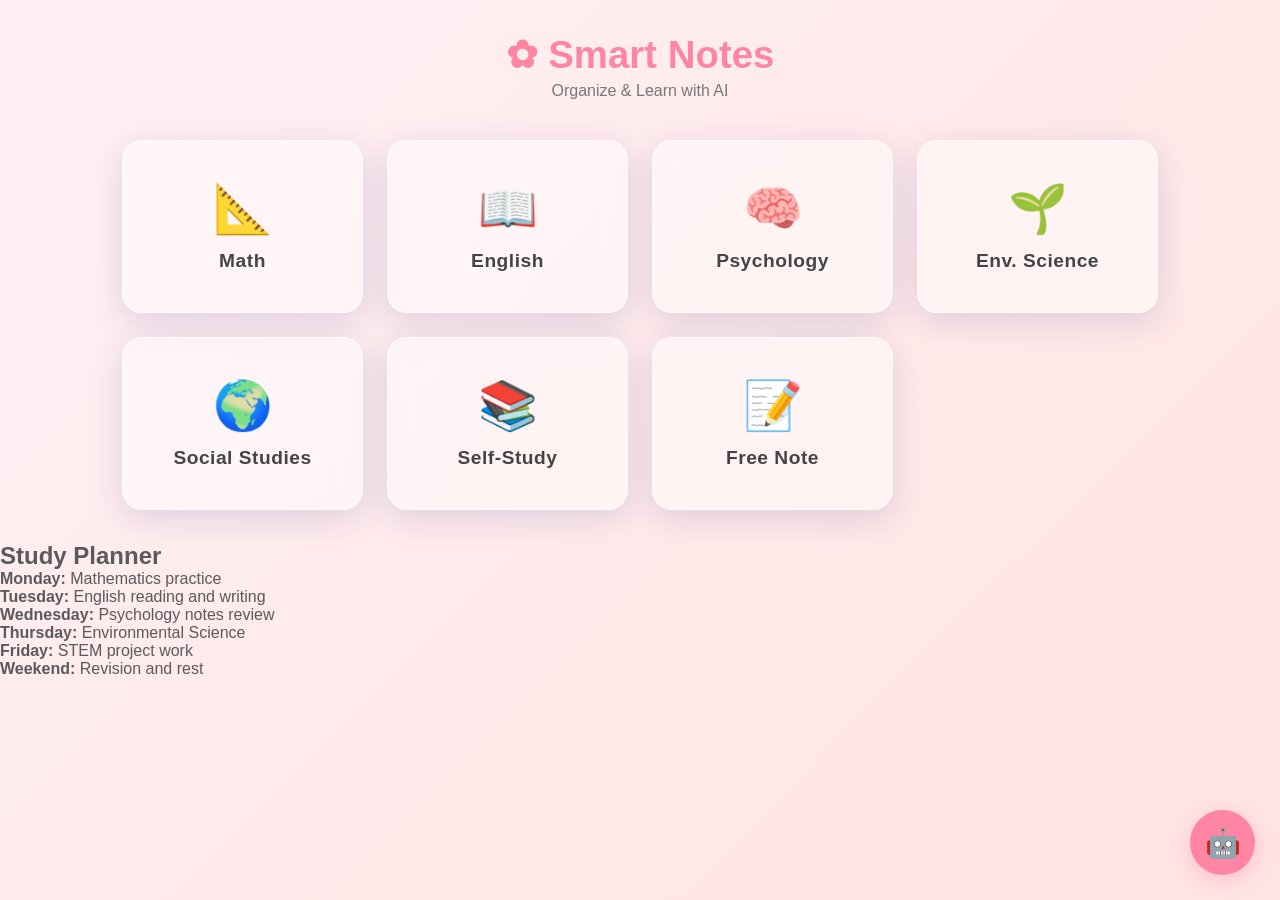
==== index.html @ 60522a65 "Update index.html" ====
<!DOCTYPE html>
<html lang="en">
<head>
    <meta charset="UTF-8">
    <meta name="viewport" content="width=device-width, initial-scale=1.0">
    <title>Smart Note Maker & AI Tutor</title>
    <style>
        /* --- DESIGN SYSTEM --- */
        :root {
            --bg-gradient: linear-gradient(135deg, #fff0f5 0%, #ffe4e1 100%);
            --glass-bg: rgba(255, 255, 255, 0.45);
            --glass-border: rgba(255, 255, 255, 0.6);
            --accent-pink: #ff85a2;
            --accent-deep: #ff5c83;
            --text-main: #5a5a5a;
            --shadow-soft: 0 8px 32px 0 rgba(31, 38, 135, 0.15);
            --blur: 12px;
        }

        * { margin: 0; padding: 0; box-sizing: border-box; }

        body {
            font-family: 'Segoe UI', Roboto, Helvetica, Arial, sans-serif;
            background: var(--bg-gradient);
            color: var(--text-main);
            min-height: 100vh;
            overflow-x: hidden;
        }

        /* --- GLASSMORPHISM --- */
        .glass {
            background: var(--glass-bg);
            backdrop-filter: blur(var(--blur));
            -webkit-backdrop-filter: blur(var(--blur));
            border-radius: 20px;
            border: 1px solid var(--glass-border);
            box-shadow: var(--shadow-soft);
            transition: transform 0.3s ease, box-shadow 0.3s ease;
        }

        /* --- LAYOUT --- */
        .app-container {
            max-width: 1100px;
            margin: 0 auto;
            padding: 2rem;
            position: relative;
            z-index: 1;
        }

        header {
            text-align: center;
            margin-bottom: 2.5rem;
            animation: fadeInDown 0.6s ease-out;
        }

        .logo {
            font-size: 2.4rem;
            font-weight: 700;
            color: var(--accent-pink);
            text-shadow: 1px 1px 2px rgba(255,255,255,0.8);
            cursor: pointer;
            display: inline-block;
        }
        .logo:hover { transform: scale(1.05); }

        /* --- VIEWS --- */
        .view {
            display: none;
            opacity: 0;
            transform: translateY(15px);
            transition: opacity 0.4s ease, transform 0.4s ease;
        }

        .view.active {
            display: block;
            opacity: 1;
            transform: translateY(0);
        }

        @keyframes fadeInDown { from { opacity: 0; transform: translateY(-20px); } to { opacity: 1; transform: translateY(0); } }

        /* --- HOME: SUBJECT GRID --- */
        .subjects-grid {
            display: grid;
            grid-template-columns: repeat(auto-fill, minmax(220px, 1fr));
            gap: 1.5rem;
        }

        .subject-card {
            padding: 2.5rem 1rem;
            text-align: center;
            cursor: pointer;
            position: relative;
            overflow: hidden;
        }

        .subject-card:hover {
            transform: translateY(-8px);
            box-shadow: 0 15px 40px rgba(255,133,162,0.25);
            background: rgba(255,255,255,0.6);
        }

        .subject-card .icon { font-size: 3rem; margin-bottom: 0.8rem; display: block; transition: transform 0.3s; }
        .subject-card:hover .icon { transform: scale(1.2); }
        .subject-card h3 { font-size: 1.2rem; color: #444; letter-spacing: 0.5px; }

        /* --- DETAIL: CALENDAR & NOTES --- */
        .detail-header {
            display: flex;
            justify-content: space-between;
            align-items: center;
            margin-bottom: 1.5rem;
        }

        .back-btn {
            background: rgba(255,255,255,0.6);
            border: 1px solid var(--glass-border);
            padding: 0.6rem 1.2rem;
            border-radius: 25px;
            color: var(--accent-pink);
            cursor: pointer;
            font-weight: 600;
            transition: all 0.2s;
            box-shadow: 0 4px 10px rgba(0,0,0,0.05);
        }
        .back-btn:hover { background: white; transform: scale(1.05); }

        .subject-layout {
            display: grid;
            grid-template-columns: 300px 1fr;
            gap: 1.5rem;
        }

        /* Calendar */
        .calendar-widget { padding: 1.5rem; height: fit-content; }
        .calendar-header { display: flex; justify-content: space-between; align-items: center; margin-bottom: 1.2rem; font-weight: 600; }
        .cal-nav { cursor: pointer; padding: 5px 10px; border-radius: 50%; transition: background 0.2s; color: var(--accent-pink); user-select: none; }
        .cal-nav:hover { background: rgba(255,133,162,0.1); }
        
        .calendar-grid { display: grid; grid-template-columns: repeat(7, 1fr); gap: 8px; text-align: center; }
        .cal-day-name { font-size: 0.75rem; color: #999; margin-bottom: 0.5rem; font-weight: bold; }

        .cal-day {
            padding: 0.5rem;
            font-size: 0.95rem;
            border-radius: 50%;
            cursor: pointer;
            transition: all 0.2s;
            aspect-ratio: 1;
            display: flex; align-items: center; justify-content: center;
            position: relative;
            color: #555;
        }

        .cal-day:hover { background: rgba(255, 133, 162, 0.15); }
        .cal-day.active { background: var(--accent-pink); color: white; font-weight: bold; box-shadow: 0 4px 10px rgba(255,133,162,0.3); }
        .cal-day.faded { opacity: 0.3; pointer-events: none; }

        .cal-day.has-notes::after {
            content: '';
            width: 6px; height: 6px;
            background: var(--accent-pink);
            border-radius: 50%;
            position: absolute;
            bottom: 2px;
            left: 50%;
            transform: translateX(-50%);
        }
        .cal-day.active.has-notes::after { background: white; }

        /* Notes Area */
        .notes-area { padding: 1.5rem; display: flex; flex-direction: column; max-height: 80vh; overflow-y: auto; }
        .date-display { font-size: 1.3rem; color: var(--accent-pink); border-bottom: 2px solid rgba(255,133,162,0.2); padding-bottom: 0.5rem; margin-bottom: 1.5rem; font-weight: 600; }

        /* Form */
        .note-form { margin-bottom: 1.5rem; }
        .input-group { margin-bottom: 0.8rem; }

        .input-group input, .input-group textarea {
            width: 100%;
            padding: 0.8rem 1rem;
            border: 1px solid rgba(255,255,255,0.4);
            border-radius: 12px;
            background: rgba(255,255,255,0.5);
            font-family: inherit;
            outline: none;
            transition: all 0.3s;
            font-size: 0.95rem;
        }

        .input-group input:focus, .input-group textarea:focus { background: white; border-color: var(--accent-pink); box-shadow: 0 0 0 3px rgba(255,133,162,0.1); }

        .btn-save { background: var(--accent-pink); color: white; border: none; padding: 0.8rem; border-radius: 8px; cursor: pointer; font-weight: 600; width: 100%; transition: all 0.2s; }
        .btn-save:hover { background: var(--accent-deep); transform: translateY(-1px); }
        .btn-update { background: #ff5c83; }

        /* Note Item */
        .note-item {
            background: rgba(255,255,255,0.4);
            border-left: 4px solid var(--accent-pink);
            padding: 1rem 1.2rem;
            margin-bottom: 1rem;
            border-radius: 0 12px 12px 0;
            position: relative;
            transition: all 0.2s;
            animation: slideIn 0.3s ease-out;
        }

        @keyframes slideIn { from { opacity: 0; transform: translateX(-10px); } to { opacity: 1; transform: translateX(0); } }

        .note-item h4 { marginBottom: '0.3rem'; color: #444; }
        .note-item p { font-size: 0.9rem; color: #666; white-space: pre-wrap; line-height: 1.5; }
        .note-actions { position: absolute; top: 8px; right: 8px; display: flex; gap: 5px; }
        .btn-icon { background: none; border: none; cursor: pointer; font-size: 1rem; opacity: 0.5; transition: all 0.2s; }
        .btn-icon:hover { opacity: 1; transform: scale(1.1); color: var(--accent-pink); }

        /* --- AI ASSISTANT --- */
        .ai-btn {
            position: fixed;
            bottom: 25px;
            right: 25px;
            width: 65px;
            height: 65px;
            background: var(--accent-pink);
            border-radius: 50%;
            color: white;
            border: none;
            font-size: 1.8rem;
            cursor: pointer;
            box-shadow: 0 5px 20px rgba(255,133,162,0.4);
            z-index: 1000;
            transition: transform 0.2s;
            display: flex; align-items: center; justify-content: center;
        }
        .ai-btn:hover { transform: scale(1.1); }

        .ai-window {
            position: fixed;
            bottom: 100px;
            right: 25px;
            width: 380px;
            height: 550px;
            display: none;
            flex-direction: column;
            z-index: 999;
            overflow: hidden;
        }
        .ai-window.open { display: flex; animation: slideUp 0.3s ease-out; }

        @keyframes slideUp { from { opacity: 0; transform: translateY(20px); } to { opacity: 1; transform: translateY(0); } }

        .ai-header { background: rgba(255, 133, 162, 0.9); padding: 1rem 1.5rem; color: white; display: flex; justify-content: space-between; align-items: center; }
        .ai-header h3 { font-size: 1rem; font-weight: 600; }
        .ai-header-actions { display: flex; gap: 10px; }
        .ai-header-actions span { cursor: pointer; opacity: 0.8; transition: opacity 0.2s; }
        .ai-header-actions span:hover { opacity: 1; }

        .chat-area { flex: 1; padding: 1rem; overflow-y: auto; display: flex; flex-direction: column; gap: 0.8rem; background: rgba(255,255,255,0.2); }
        
        .msg { max-width: 85%; padding: 0.8rem 1rem; border-radius: 12px; font-size: 0.9rem; box-shadow: 0 2px 5px rgba(0,0,0,0.05); line-height: 1.4; white-space: pre-wrap; }
        .msg-user { background: white; align-self: flex-end; border: 1px solid #eee; }
        .msg-ai { background: rgba(255, 209, 220, 0.7); align-self: flex-start; border: 1px solid rgba(255,255,255,0.5); }

        .ai-input-area { padding: 1rem; background: rgba(255,255,255,0.4); display: flex; gap: 0.5rem; border-top: 1px solid rgba(255,255,255,0.5); }
        .ai-input-area input { flex: 1; border: 1px solid #eee; border-radius: 20px; padding: 0.7rem 1rem; outline: none; background: rgba(255,255,255,0.8); font-size: 0.9rem; }
        .ai-input-area button { background: var(--accent-pink); color: white; border: none; padding: 0 1.2rem; border-radius: 20px; cursor: pointer; font-weight: bold; transition: opacity 0.2s; }
        .ai-input-area button:disabled { opacity: 0.5; cursor: not-allowed; }

        /* API Key Modal */
        .settings-modal {
            position: absolute; top: 50%; left: 50%; transform: translate(-50%, -50%);
            background: white; padding: 1.5rem; border-radius: 15px; width: 300px;
            display: none; flex-direction: column; gap: 1rem; z-index: 1001; box-shadow: 0 10px 30px rgba(0,0,0,0.2);
        }
        .settings-modal.active { display: flex; }
        .settings-input { padding: 0.5rem; border: 1px solid #ddd; border-radius: 5px; width: 100%; }
        .btn-save-key { background: var(--accent-pink); color: white; border: none; padding: 0.5rem; border-radius: 5px; cursor: pointer; }

        /* --- RESPONSIVE --- */
        @media (max-width: 768px) {
            .subject-layout { grid-template-columns: 1fr; }
            .calendar-widget { margin-bottom: 1rem; }
            .ai-window { width: 95%; right: 2.5%; height: 60vh; bottom: 80px; }
        }
    </style>
</head>
<body>

<div class="app-container">
    <header>
        <div class="logo" onclick="navigate('home')">✿ Smart Notes</div>
        <p style="color: #777; margin-top: 5px;">Organize & Learn with AI</p>
    </header>

    <!-- VIEW 1: HOME -->
    <div id="view-home" class="view active">
        <div class="subjects-grid">
            <div class="glass subject-card" onclick="openSubject('Math')"><span class="icon">📐</span><h3>Math</h3></div>
            <div class="glass subject-card" onclick="openSubject('English')"><span class="icon">📖</span><h3>English</h3></div>
            <div class="glass subject-card" onclick="openSubject('Psychology')"><span class="icon">🧠</span><h3>Psychology</h3></div>
            <div class="glass subject-card" onclick="openSubject('Environmental Science')"><span class="icon">🌱</span><h3>Env. Science</h3></div>
            <div class="glass subject-card" onclick="openSubject('Social Studies')"><span class="icon">🌍</span><h3>Social Studies</h3></div>
            <div class="glass subject-card" onclick="openSubject('Self-Study')"><span class="icon">📚</span><h3>Self-Study</h3></div>
            <div class="glass subject-card" onclick="openSubject('Free Note')"><span class="icon">📝</span><h3>Free Note</h3></div>
        </div>
    </div>

    <!-- VIEW 2: DETAIL -->
    <div id="view-detail" class="view">
        <div class="detail-header">
            <button class="back-btn" onclick="navigate('home')">← Back</button>
            <h2 id="page-title" style="color: var(--accent-pink);">Subject Name</h2>
            <div style="width: 60px;"></div>
        </div>

        <div class="subject-layout">
            <!-- Calendar -->
            <div class="glass calendar-widget">
                <div class="calendar-header">
                    <span class="cal-nav" onclick="changeMonth(-1)">❮</span>
                    <span id="cal-header">Month 2024</span>
                    <span class="cal-nav" onclick="changeMonth(1)">❯</span>
                </div>
                <div class="calendar-grid" id="cal-grid"></div>
            </div>

            <!-- Notes -->
            <div class="glass notes-area">
                <div class="date-display" id="date-display">Select a Date</div>
                
                <!-- Form -->
                <div class="note-form">
                    <input type="hidden" id="edit-id">
                    <div class="input-group">
                        <input type="text" id="note-title" placeholder="Topic Title (e.g., Quadratic Equations)">
                    </div>
                    <div class="input-group">
                        <textarea id="note-content" rows="4" placeholder="Write your notes or questions here..."></textarea>
                    </div>
                    <button class="btn-save" onclick="saveNote()">Add Note</button>
                </div>

                <div id="notes-list"></div>
            </div>
        </div>
    </div>
</div>

<!-- AI WIDGET -->
<button class="ai-btn" onclick="toggleAI()">🤖</button>
<div id="ai-window" class="glass ai-window">
    <div class="ai-header">
        <h3>AI Study Tutor</h3>
        <div class="ai-header-actions">
            <span onclick="openSettings()" title="Settings">⚙️</span>
            <span onclick="toggleAI()">✕</span>
        </div>
    </div>
    
    <!-- Settings Modal (Hidden by default) -->
    <div id="settings-modal" class="settings-modal">
        <h4>API Configuration</h4>
        <p style="font-size: 0.8rem; color: #666;">Enter your OpenAI API Key to enable real reasoning. Key is stored only in your browser session.</p>
        <input type="password" id="api-key-input" class="settings-input" placeholder="sk-...">
        <button class="btn-save-key" onclick="saveApiKey()">Save Key</button>
    </div>

    
    <div class="chat-area" id="chat-area">
        <div class="msg msg-ai">Hello! I'm your AI Tutor. If you add an API Key in settings, I can explain complex concepts, solve math steps, and help you study. Without a key, I can only do basic searches.</div>
    </div>
    <div class="ai-input-area">
        <input type="text" id="ai-input" placeholder="Explain this concept..." onkeypress="if(event.key==='Enter')askAI()">
        <button onclick="askAI()">Send</button>
    </div>
</div>

<script>
    // --- 1. DATA PERSISTENCE ---
    // Structure: { "Math": { "2023-10-27": [ {id, title, content}, ... ] } }
    let DB = JSON.parse(localStorage.getItem('smartNotesDB')) || {};
    const SUBJECTS = ['Math', 'English', 'Psychology', 'Environmental Science', 'Social Studies', 'Self-Study', 'Free Note'];
    
    let currentSubject = '';
    let currentDate = new Date();
    let viewDate = new Date();

    // --- 2. ROUTER ---
    function navigate(viewId) {
        document.querySelectorAll('.view').forEach(v => v.classList.remove('active'));
        document.getElementById(`view-${viewId}`).classList.add('active');
        window.scrollTo(0, 0);
    }

    // --- 3. SUBJECT & CALENDAR LOGIC ---
    function openSubject(sub) {
        currentSubject = sub;
        if (!DB[sub]) DB[sub] = {};
        
        document.getElementById('page-title').innerText = sub;
        currentDate = new Date();
        viewDate = new Date();
        
        renderCalendar();
        renderNotes();
        navigate('detail');
    }

    const months = ["January", "February", "March", "April", "May", "June", "July", "August", "September", "October", "November", "December"];

    function renderCalendar() {
        const year = viewDate.getFullYear();
        const month = viewDate.getMonth();
        
        document.getElementById('cal-header').innerText = `${months[month]} ${year}`;
        
        const grid = document.getElementById('cal-grid');
        grid.innerHTML = '';

        // Day Names
        ['S','M','T','W','T','F','S'].forEach(d => grid.innerHTML += `<div class="cal-day-name">${d}</div>`);

        // First day logic
        const firstDayIndex = new Date(year, month, 1).getDay();
        const daysInMonth = 32 - new Date(year, month, 32).getDate();
        const selectedStr = currentDate.toISOString().split('T')[0];

        // Padding
        for (let i=0; i<firstDayIndex; i++) grid.innerHTML += `<div class="cal-day faded"></div>`;

        // Days
        for (let i=1; i<=daysInMonth; i++) {
            const tempDate = new Date(year, month, i);
            const dateStr = tempDate.toISOString().split('T')[0];
            
            const hasNotes = DB[currentSubject] && DB[currentSubject][dateStr] && DB[currentSubject][dateStr].length > 0;
            const isSelected = dateStr === selectedStr;

            grid.innerHTML += `<div class="cal-day ${isSelected?'active':''} ${hasNotes?'has-notes':''}" onclick="selectDate('${dateStr}')">${i}</div>`;
        }
    }

    function changeMonth(delta) {
        viewDate.setMonth(viewDate.getMonth() + delta);
        renderCalendar();
    }

    function selectDate(dateStr) {
        currentDate = new Date(dateStr + 'T00:00:00');
        renderCalendar();
        renderNotes();
    }

    // --- 4. NOTES CRUD ---
    function renderNotes() {
        const dateStr = currentDate.toISOString().split('T')[0];
        const notes = (DB[currentSubject] && DB[currentSubject][dateStr]) ? DB[currentSubject][dateStr] : [];
        
        const options = { weekday: 'long', year: 'numeric', month: 'long', day: 'numeric' };
        document.getElementById('date-display').innerText = currentDate.toLocaleDateString('en-US', options);

        const list = document.getElementById('notes-list');
        
        if (notes.length === 0) {
            list.innerHTML = '<p style="text-align:center; color:#999; margin-top:20px;">No notes for this day.</p>';
        } else {
            list.innerHTML = notes.map(n => `
                <div class="note-item">
                    <div class="note-actions">
                        <button class="btn-icon" onclick="editNote('${n.id}', '${n.title.replace(/'/g, "\\'")}', '${n.content.replace(/'/g, "\\'")}')">✎</button>
                        <button class="btn-icon" onclick="deleteNote('${n.id}')">🗑</button>
                    </div>
                    <h4>${n.title}</h4>
                    <p>${n.content}</p>
                </div>
            `).join('');
        }
        clearForm();
    }

    function saveNote() {
        const title = document.getElementById('note-title').value.trim();
        const content = document.getElementById('note-content').value.trim();
        const editId = document.getElementById('edit-id').value;
        const dateStr = currentDate.toISOString().split('T')[0];

        if (!title || !content) return alert('Please enter both title and content.');

        if (!DB[currentSubject][dateStr]) DB[currentSubject][dateStr] = [];

        if (editId) {
            // Update
            const idx = DB[currentSubject][dateStr].findIndex(n => n.id == editId);
            if (idx !== -1) {
                DB[currentSubject][dateStr][idx].title = title;
                DB[currentSubject][dateStr][idx].content = content;
            }
        } else {
            // Create
            DB[currentSubject][dateStr].push({
                id: Date.now(),
                title,
                content
            });
        }

        localStorage.setItem('smartNotesDB', JSON.stringify(DB));
        renderCalendar();
        renderNotes();
    }

    function editNote(id, title, content) {
        document.getElementById('note-title').value = title;
        document.getElementById('note-content').value = content;
        document.getElementById('edit-id').value = id;
        
        const btn = document.querySelector('.btn-save');
        btn.innerText = "Update Note";
        btn.classList.add('btn-update');
        
        window.scrollTo(0, 0);
    }

    function deleteNote(id) {
        if (!confirm('Delete this note?')) return;
        const dateStr = currentDate.toISOString().split('T')[0];
        DB[currentSubject][dateStr] = DB[currentSubject][dateStr].filter(n => n.id != id);
        localStorage.setItem('smartNotesDB', JSON.stringify(DB));
        renderCalendar();
        renderNotes();
    }

    function clearForm() {
        document.getElementById('note-title').value = '';
        document.getElementById('note-content').value = '';
        document.getElementById('edit-id').value = '';
        const btn = document.querySelector('.btn-save');
        btn.innerText = "Add Note";
        btn.classList.remove('btn-update');
    }

    // --- 5. AI LOGIC ---
    function toggleAI() {
        const win = document.getElementById('ai-window');
        win.classList.toggle('open');
        document.getElementById('settings-modal').classList.remove('active'); // Hide settings if open
    }

    function openSettings() {
        document.getElementById('settings-modal').classList.toggle('active');
    }

    function saveApiKey() {
        const key = document.getElementById('api-key-input').value;
        if(key.startsWith('sk-')) {
            sessionStorage.setItem('openai_key', key);
            alert("API Key saved for this session!");
            openSettings(); // Close modal
        } else {
            alert("Invalid Key format.");
        }
    }

    async function askAI() {
        const input = document.getElementById('ai-input');
        const question = input.value.trim();
        if (!question) return;

        addMsg('user', question);
        input.value = '';
        
        const thinking = addMsg('ai', 'Thinking...');
        const btn = document.querySelector('.ai-input-area button');
        btn.disabled = true;

        // Gather context
        const context = gatherContext(question);

        // Check for API Key
        const apiKey = sessionStorage.getItem('openai_key');

        if (apiKey) {
            // --- REAL AI MODE ---
            try {
                const res = await fetch('https://api.openai.com/v1/chat/completions', {
                    method: 'POST',
                    headers: { 
                        'Content-Type': 'application/json', 
                        'Authorization': `Bearer ${apiKey}` 
                    },
                    body: JSON.stringify({
                        model: "gpt-3.5-turbo",
                        messages: [
                            {
                                role: "system", 
                                content: `You are a helpful study tutor. 
                                If the user asks math, show steps clearly. 
                                If science, explain concepts simply. 
                                Use the following notes context if relevant: ${context.join('\n')}`
                            },
                            { role: "user", content: question }
                        ]
                    })
                });
                const data = await res.json();
                if (data.choices && data.choices[0]) {
                    thinking.innerText = data.choices[0].message.content;
                } else {
                    thinking.innerText = "Error: " + JSON.stringify(data.error.message);
                }
            } catch (e) {
                thinking.innerText = "Connection error. Check your API key or internet.";
            }
        } else {
            // --- SIMULATION MODE ---
            await new Promise(r => setTimeout(r, 1000));
            if (context.length > 0) {
                 thinking.innerText = `I found these notes:\n\n"${context[0]}"\n\n(For full reasoning power, please add your API Key in settings ⚙️)`;
            } else {
                 thinking.innerText = `I can search your notes, but for full teaching capabilities, please add an OpenAI API key in the settings (⚙️).`;
            }
        }

        btn.disabled = false;
    }

    function addMsg(type, text) {
        const div = document.createElement('div');
        div.className = `msg msg-${type}`;
        div.innerText = text;
        document.getElementById('chat-area').appendChild(div);
        document.getElementById('chat-area').scrollTop = document.getElementById('chat-area').scrollHeight;
        return div; // Return element to update later
    }

    function gatherContext(question) {
        let foundNotes = [];
        const qLower = question.toLowerCase();
        const subjectKeys = SUBJECTS.map(s => s.toLowerCase());

        // Detect subject in question
        let targetSubject = null;
        subjectKeys.forEach(sk => {
            if (qLower.includes(sk)) {
                targetSubject = SUBJECTS.find(s => s.toLowerCase() === sk);
            }
        });

        // Search Logic
        if (targetSubject && DB[targetSubject]) {
            Object.values(DB[targetSubject]).forEach(dayNotes => {
                dayNotes.forEach(note => foundNotes.push(`[${targetSubject}] ${note.title}: ${note.content}`));
            });
        } else {
            // Search all
            SUBJECTS.forEach(sub => {
                if (DB[sub]) {
                    Object.values(DB[sub]).forEach(dayNotes => {
                        dayNotes.forEach(note => {
                            const contentStr = (note.title + note.content).toLowerCase();
                            let relevant = false;
                            qLower.split(' ').forEach(k => { if(k.length > 3 && contentStr.includes(k)) relevant = true; });
                            if (relevant) foundNotes.push(`[${sub}] ${note.title}: ${note.content}`);
                        });
                    });
                }
            });
        }
        return foundNotes.slice(0, 3); // Send top 3 relevant notes as context
    }

</script>
</body>
</html>
<section id="planner">
    <h2>Study Planner</h2>

    <div class="card">
        <p><strong>Monday:</strong> Mathematics practice</p>
        <p><strong>Tuesday:</strong> English reading and writing</p>
        <p><strong>Wednesday:</strong> Psychology notes review</p>
        <p><strong>Thursday:</strong> Environmental Science</p>
        <p><strong>Friday:</strong> STEM project work</p>
        <p><strong>Weekend:</strong> Revision and rest</p>
    </div>

</section>
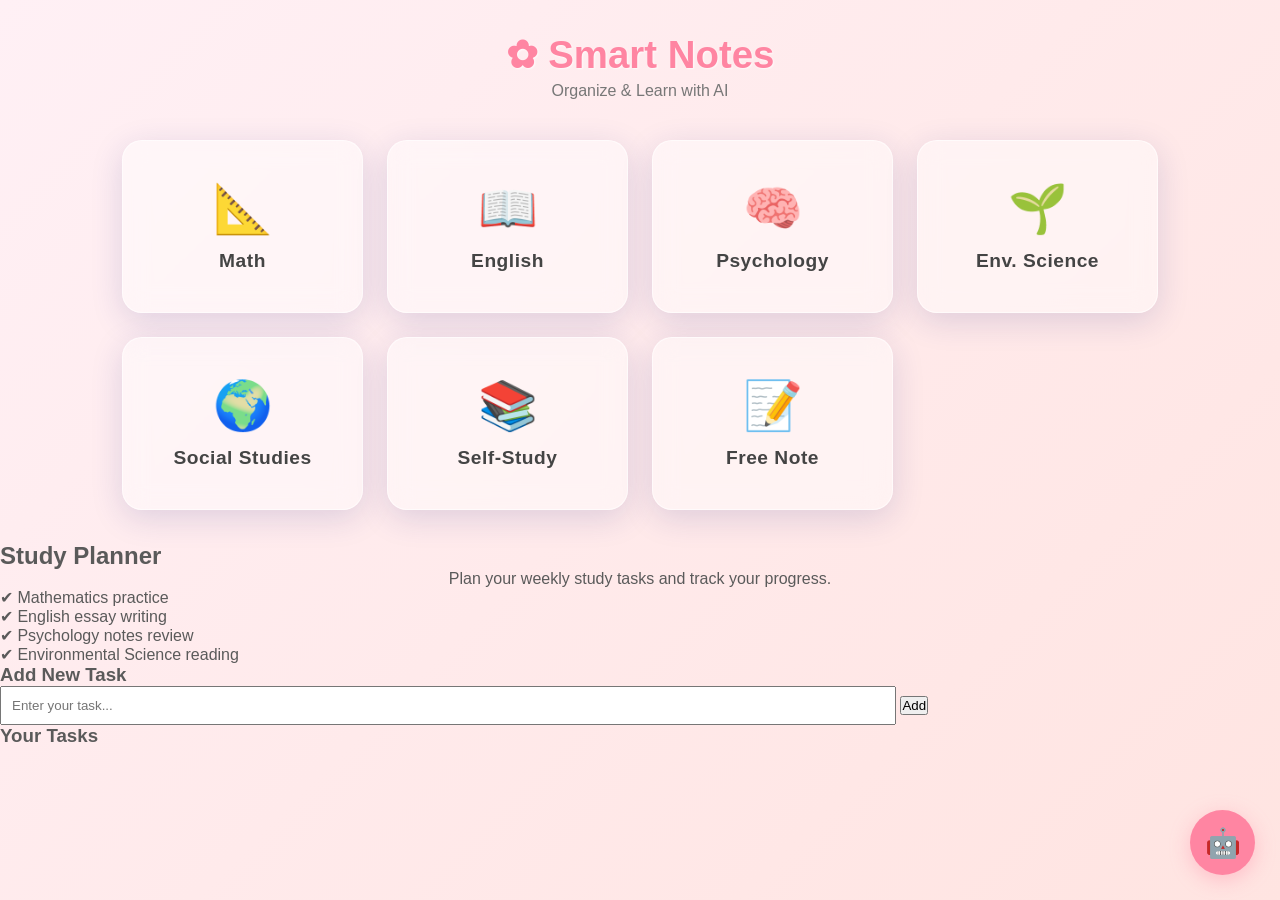
==== commit b09f50f0: "Update index.html" ====
--- a/index.html
+++ b/index.html
@@ -675,13 +675,26 @@
 <section id="planner">
     <h2>Study Planner</h2>
 
+    <p style="text-align:center;">
+        Plan your weekly study tasks and track your progress.
+    </p>
+
     <div class="card">
-        <p><strong>Monday:</strong> Mathematics practice</p>
-        <p><strong>Tuesday:</strong> English reading and writing</p>
-        <p><strong>Wednesday:</strong> Psychology notes review</p>
-        <p><strong>Thursday:</strong> Environmental Science</p>
-        <p><strong>Friday:</strong> STEM project work</p>
-        <p><strong>Weekend:</strong> Revision and rest</p>
+        <p>✔ Mathematics practice</p>
+        <p>✔ English essay writing</p>
+        <p>✔ Psychology notes review</p>
+        <p>✔ Environmental Science reading</p>
+    </div>
+
+    <div class="card">
+        <h3>Add New Task</h3>
+        <input type="text" id="taskInput" placeholder="Enter your task..." style="padding:10px; width:70%;">
+        <button onclick="addTask()">Add</button>
+    </div>
+
+    <div class="card">
+        <h3>Your Tasks</h3>
+        <ul id="taskList"></ul>
     </div>
 
 </section>
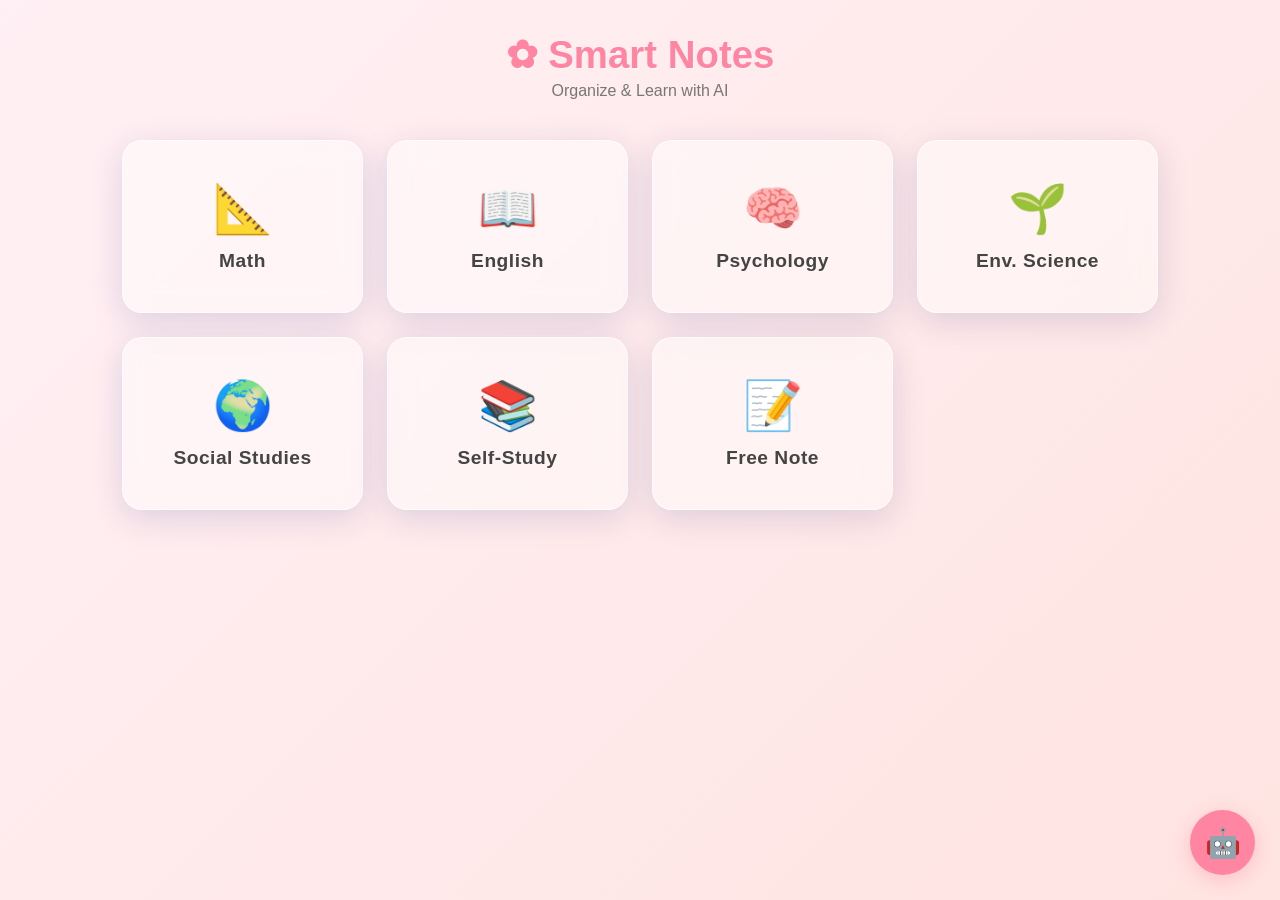
==== commit 844d333a: "Update index.html" ====
--- a/index.html
+++ b/index.html
@@ -672,29 +672,3 @@
 </script>
 </body>
 </html>
-<section id="planner">
-    <h2>Study Planner</h2>
-
-    <p style="text-align:center;">
-        Plan your weekly study tasks and track your progress.
-    </p>
-
-    <div class="card">
-        <p>✔ Mathematics practice</p>
-        <p>✔ English essay writing</p>
-        <p>✔ Psychology notes review</p>
-        <p>✔ Environmental Science reading</p>
-    </div>
-
-    <div class="card">
-        <h3>Add New Task</h3>
-        <input type="text" id="taskInput" placeholder="Enter your task..." style="padding:10px; width:70%;">
-        <button onclick="addTask()">Add</button>
-    </div>
-
-    <div class="card">
-        <h3>Your Tasks</h3>
-        <ul id="taskList"></ul>
-    </div>
-
-</section>
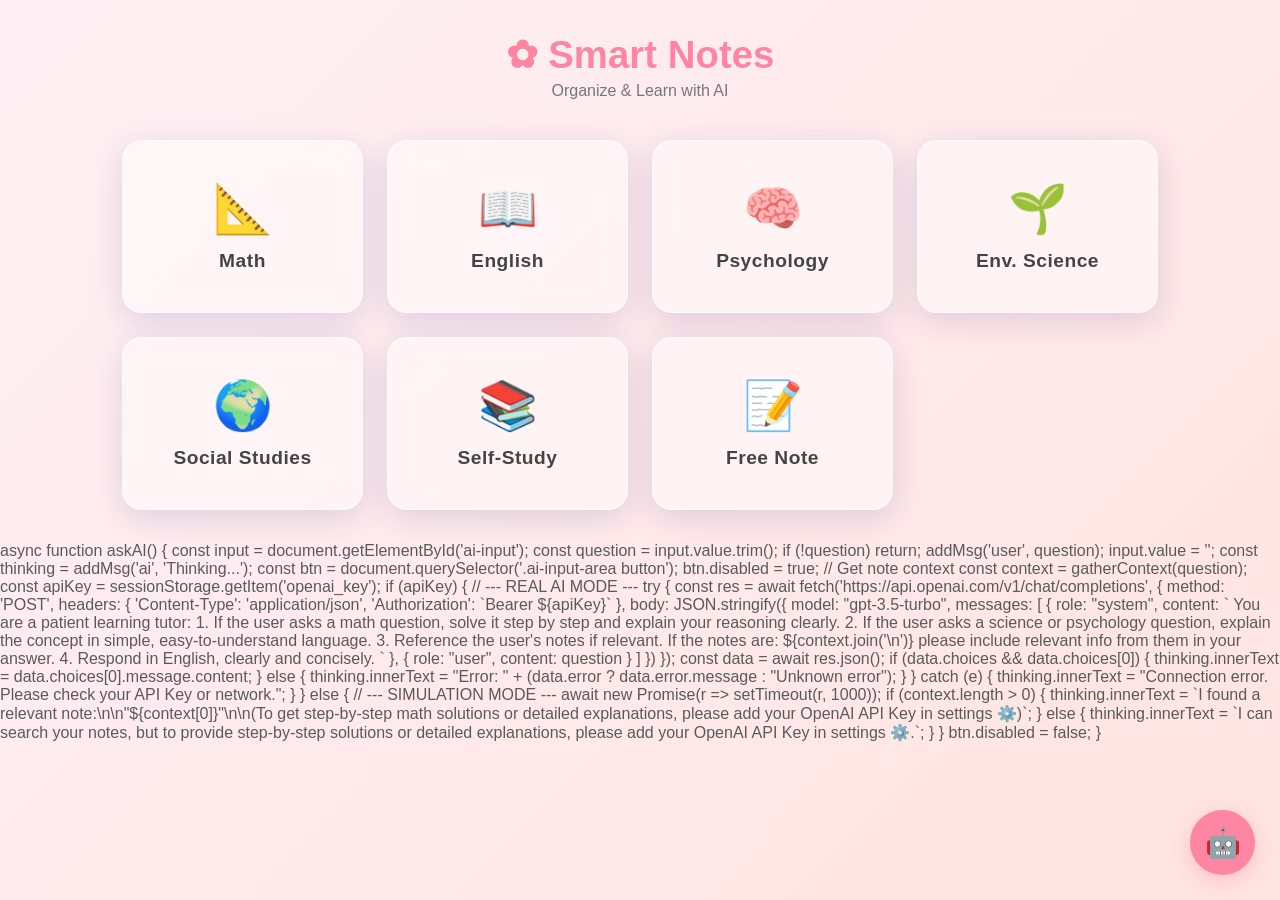
==== commit add607ed: "Update index.html" ====
--- a/index.html
+++ b/index.html
@@ -672,3 +672,69 @@
 </script>
 </body>
 </html>
+async function askAI() {
+    const input = document.getElementById('ai-input');
+    const question = input.value.trim();
+    if (!question) return;
+
+    addMsg('user', question);
+    input.value = '';
+    
+    const thinking = addMsg('ai', 'Thinking...');
+    const btn = document.querySelector('.ai-input-area button');
+    btn.disabled = true;
+
+    // Get note context
+    const context = gatherContext(question);
+
+    const apiKey = sessionStorage.getItem('openai_key');
+
+    if (apiKey) {
+        // --- REAL AI MODE ---
+        try {
+            const res = await fetch('https://api.openai.com/v1/chat/completions', {
+                method: 'POST',
+                headers: { 
+                    'Content-Type': 'application/json', 
+                    'Authorization': `Bearer ${apiKey}` 
+                },
+                body: JSON.stringify({
+                    model: "gpt-3.5-turbo",
+                    messages: [
+                        {
+                            role: "system", 
+                            content: `
+You are a patient learning tutor:
+1. If the user asks a math question, solve it step by step and explain your reasoning clearly.
+2. If the user asks a science or psychology question, explain the concept in simple, easy-to-understand language.
+3. Reference the user's notes if relevant. If the notes are:
+${context.join('\n')}
+please include relevant info from them in your answer.
+4. Respond in English, clearly and concisely.
+`
+                        },
+                        { role: "user", content: question }
+                    ]
+                })
+            });
+            const data = await res.json();
+            if (data.choices && data.choices[0]) {
+                thinking.innerText = data.choices[0].message.content;
+            } else {
+                thinking.innerText = "Error: " + (data.error ? data.error.message : "Unknown error");
+            }
+        } catch (e) {
+            thinking.innerText = "Connection error. Please check your API Key or network.";
+        }
+    } else {
+        // --- SIMULATION MODE ---
+        await new Promise(r => setTimeout(r, 1000));
+        if (context.length > 0) {
+            thinking.innerText = `I found a relevant note:\n\n"${context[0]}"\n\n(To get step-by-step math solutions or detailed explanations, please add your OpenAI API Key in settings ⚙️)`;
+        } else {
+            thinking.innerText = `I can search your notes, but to provide step-by-step solutions or detailed explanations, please add your OpenAI API Key in settings ⚙️.`;
+        }
+    }
+
+    btn.disabled = false;
+}
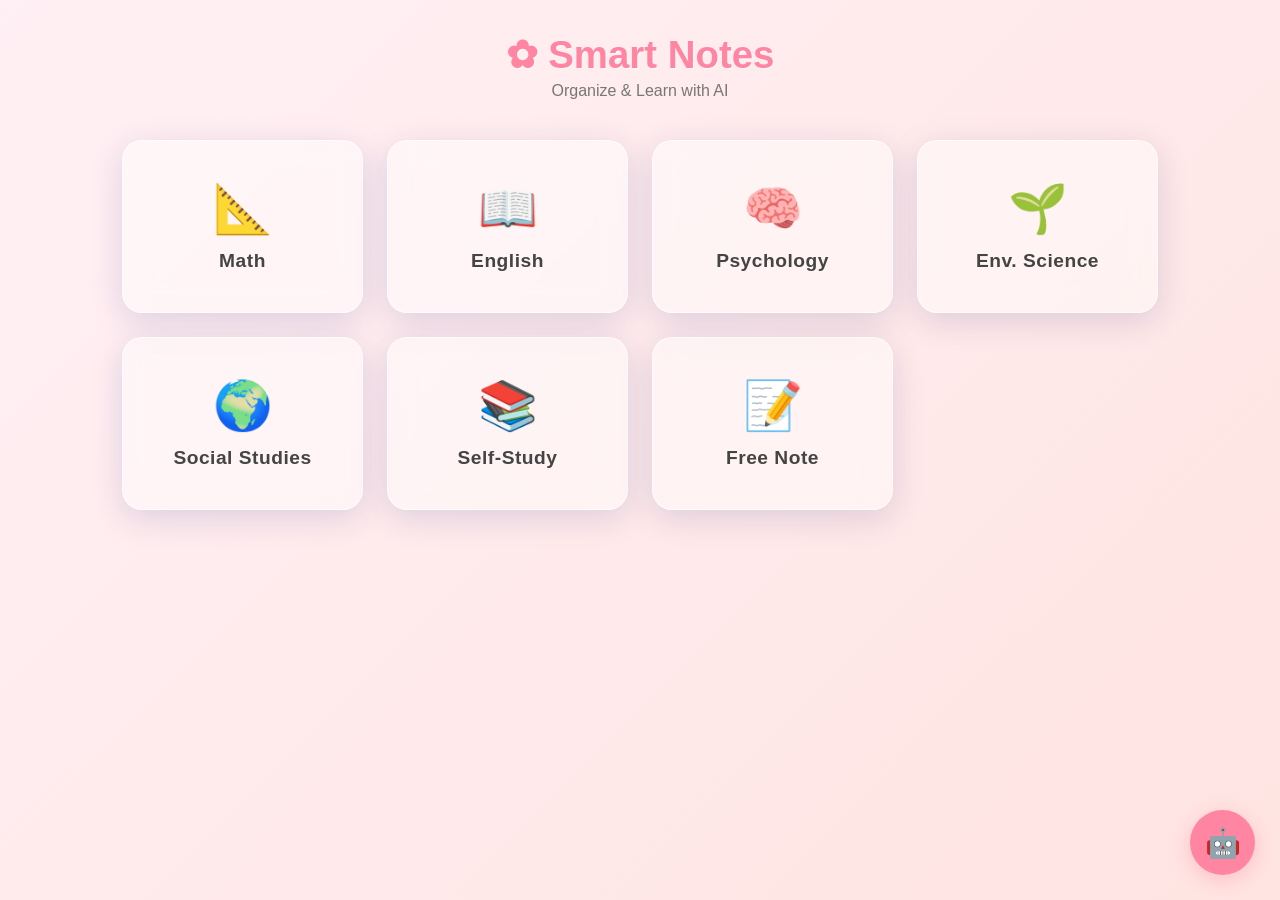
==== commit 9cb5d0af: "Update index.html" ====
--- a/index.html
+++ b/index.html
@@ -672,69 +672,3 @@
 </script>
 </body>
 </html>
-async function askAI() {
-    const input = document.getElementById('ai-input');
-    const question = input.value.trim();
-    if (!question) return;
-
-    addMsg('user', question);
-    input.value = '';
-    
-    const thinking = addMsg('ai', 'Thinking...');
-    const btn = document.querySelector('.ai-input-area button');
-    btn.disabled = true;
-
-    // Get note context
-    const context = gatherContext(question);
-
-    const apiKey = sessionStorage.getItem('openai_key');
-
-    if (apiKey) {
-        // --- REAL AI MODE ---
-        try {
-            const res = await fetch('https://api.openai.com/v1/chat/completions', {
-                method: 'POST',
-                headers: { 
-                    'Content-Type': 'application/json', 
-                    'Authorization': `Bearer ${apiKey}` 
-                },
-                body: JSON.stringify({
-                    model: "gpt-3.5-turbo",
-                    messages: [
-                        {
-                            role: "system", 
-                            content: `
-You are a patient learning tutor:
-1. If the user asks a math question, solve it step by step and explain your reasoning clearly.
-2. If the user asks a science or psychology question, explain the concept in simple, easy-to-understand language.
-3. Reference the user's notes if relevant. If the notes are:
-${context.join('\n')}
-please include relevant info from them in your answer.
-4. Respond in English, clearly and concisely.
-`
-                        },
-                        { role: "user", content: question }
-                    ]
-                })
-            });
-            const data = await res.json();
-            if (data.choices && data.choices[0]) {
-                thinking.innerText = data.choices[0].message.content;
-            } else {
-                thinking.innerText = "Error: " + (data.error ? data.error.message : "Unknown error");
-            }
-        } catch (e) {
-            thinking.innerText = "Connection error. Please check your API Key or network.";
-        }
-    } else {
-        // --- SIMULATION MODE ---
-        await new Promise(r => setTimeout(r, 1000));
-        if (context.length > 0) {
-            thinking.innerText = `I found a relevant note:\n\n"${context[0]}"\n\n(To get step-by-step math solutions or detailed explanations, please add your OpenAI API Key in settings ⚙️)`;
-        } else {
-            thinking.innerText = `I can search your notes, but to provide step-by-step solutions or detailed explanations, please add your OpenAI API Key in settings ⚙️.`;
-        }
-    }
-
-    btn.disabled = false;
-}
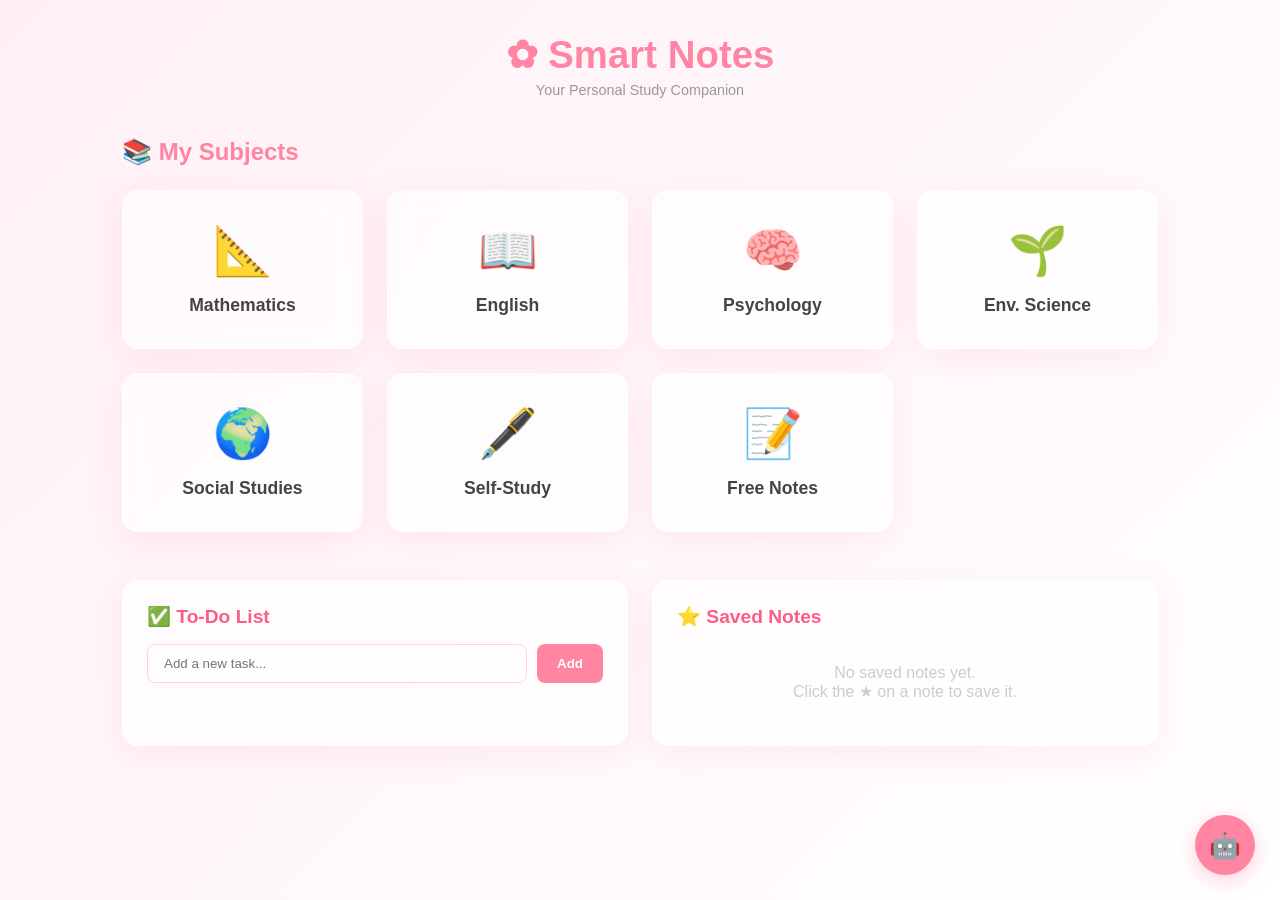
==== commit 8a49acb2: "Update index.html" ====
--- a/index.html
+++ b/index.html
@@ -1,19 +1,22 @@
-  <!DOCTYPE html>
+ <!DOCTYPE html>
 <html lang="en">
 <head>
     <meta charset="UTF-8">
     <meta name="viewport" content="width=device-width, initial-scale=1.0">
-    <title>Smart Note Maker & AI Tutor</title>
+    <title>Smart Note Maker</title>
     <style>
         /* --- DESIGN SYSTEM --- */
         :root {
-            --bg-gradient: linear-gradient(135deg, #fff0f5 0%, #ffe4e1 100%);
-            --glass-bg: rgba(255, 255, 255, 0.45);
-            --glass-border: rgba(255, 255, 255, 0.6);
+            --bg-gradient: linear-gradient(135deg, #fff0f5 0%, #ffffff 100%);
+            --glass-bg: rgba(255, 255, 255, 0.65);
+            --glass-border: rgba(255, 255, 255, 0.8);
             --accent-pink: #ff85a2;
+            --accent-light: #ffd1dc;
             --accent-deep: #ff5c83;
             --text-main: #5a5a5a;
-            --shadow-soft: 0 8px 32px 0 rgba(31, 38, 135, 0.15);
+            --text-light: #999;
+            --shadow-soft: 0 8px 32px 0 rgba(255, 133, 162, 0.15);
+            --shadow-card: 0 4px 15px rgba(0,0,0,0.05);
             --blur: 12px;
         }
 
@@ -27,15 +30,15 @@
             overflow-x: hidden;
         }
 
-        /* --- GLASSMORPHISM --- */
+        /* --- UTILITIES --- */
         .glass {
             background: var(--glass-bg);
             backdrop-filter: blur(var(--blur));
             -webkit-backdrop-filter: blur(var(--blur));
-            border-radius: 20px;
+            border-radius: 16px;
             border: 1px solid var(--glass-border);
             box-shadow: var(--shadow-soft);
-            transition: transform 0.3s ease, box-shadow 0.3s ease;
+            transition: all 0.3s ease;
         }
 
         /* --- LAYOUT --- */
@@ -57,11 +60,9 @@
             font-size: 2.4rem;
             font-weight: 700;
             color: var(--accent-pink);
-            text-shadow: 1px 1px 2px rgba(255,255,255,0.8);
             cursor: pointer;
-            display: inline-block;
-        }
-        .logo:hover { transform: scale(1.05); }
+            text-shadow: 1px 1px 0 rgba(255,255,255,1);
+        }
 
         /* --- VIEWS --- */
         .view {
@@ -77,17 +78,18 @@
             transform: translateY(0);
         }
 
-        @keyframes fadeInDown { from { opacity: 0; transform: translateY(-20px); } to { opacity: 1; transform: translateY(0); } }
-
         /* --- HOME: SUBJECT GRID --- */
+        .section-title { font-size: 1.5rem; color: var(--accent-pink); margin-bottom: 1.5rem; font-weight: 600; display: flex; align-items: center; gap: 0.5rem; }
+        
         .subjects-grid {
             display: grid;
-            grid-template-columns: repeat(auto-fill, minmax(220px, 1fr));
+            grid-template-columns: repeat(auto-fill, minmax(200px, 1fr));
             gap: 1.5rem;
+            margin-bottom: 3rem;
         }
 
         .subject-card {
-            padding: 2.5rem 1rem;
+            padding: 2rem;
             text-align: center;
             cursor: pointer;
             position: relative;
@@ -95,137 +97,134 @@
         }
 
         .subject-card:hover {
-            transform: translateY(-8px);
-            box-shadow: 0 15px 40px rgba(255,133,162,0.25);
-            background: rgba(255,255,255,0.6);
-        }
-
-        .subject-card .icon { font-size: 3rem; margin-bottom: 0.8rem; display: block; transition: transform 0.3s; }
-        .subject-card:hover .icon { transform: scale(1.2); }
-        .subject-card h3 { font-size: 1.2rem; color: #444; letter-spacing: 0.5px; }
+            transform: translateY(-5px);
+            background: rgba(255,255,255,0.8);
+            box-shadow: 0 15px 35px rgba(255,133,162,0.2);
+        }
+
+        .subject-card .icon { font-size: 3rem; margin-bottom: 1rem; display: block; transition: transform 0.3s; }
+        .subject-card:hover .icon { transform: scale(1.15); }
+        .subject-card h3 { font-size: 1.1rem; color: #444; }
+
+        /* --- HOME: WIDGETS (To-Do & Saved Notes) --- */
+        .widgets-grid { display: grid; grid-template-columns: 1fr 1fr; gap: 1.5rem; margin-top: 1rem; }
+        
+        .widget-box { padding: 1.5rem; }
+        .widget-header { font-size: 1.2rem; color: var(--accent-deep); font-weight: 600; margin-bottom: 1rem; display: flex; align-items: center; gap: 8px; }
+
+        /* To-Do List Styles */
+        .todo-input-group { display: flex; gap: 10px; margin-bottom: 1rem; }
+        .input-style { flex: 1; padding: 0.7rem 1rem; border: 1px solid #ffd1dc; border-radius: 8px; background: rgba(255,255,255,0.6); outline: none; font-family: inherit; transition: all 0.3s; }
+        .input-style:focus { border-color: var(--accent-pink); background: white; box-shadow: 0 0 0 3px rgba(255,133,162,0.1); }
+        
+        .btn-add { background: var(--accent-pink); color: white; border: none; padding: 0 20px; border-radius: 8px; cursor: pointer; font-weight: 600; transition: background 0.2s; }
+        .btn-add:hover { background: var(--accent-deep); }
+
+        .todo-list { list-style: none; max-height: 300px; overflow-y: auto; }
+        .todo-item { display: flex; align-items: center; padding: 10px; border-bottom: 1px solid rgba(0,0,0,0.03); animation: slideIn 0.3s; }
+        .todo-item.completed span { text-decoration: line-through; color: #ccc; }
+        .todo-checkbox { margin-right: 10px; accent-color: var(--accent-pink); cursor: pointer; }
+        .delete-btn { margin-left: auto; background: none; border: none; color: #ff6b8a; cursor: pointer; font-size: 1.2rem; opacity: 0; transition: opacity 0.2s; }
+        .todo-item:hover .delete-btn { opacity: 1; }
+
+        /* Saved Notes Styles */
+        .saved-list { max-height: 300px; overflow-y: auto; }
+        .saved-item {
+            background: rgba(255,255,255,0.5);
+            padding: 12px;
+            border-radius: 8px;
+            margin-bottom: 8px;
+            cursor: pointer;
+            transition: all 0.2s;
+            border-left: 4px solid var(--accent-pink);
+        }
+        .saved-item:hover { background: white; transform: translateX(5px); }
+        .saved-item h4 { font-size: 0.95rem; margin-bottom: 4px; color: #444; }
+        .saved-item .meta { font-size: 0.8rem; color: #888; }
 
         /* --- DETAIL: CALENDAR & NOTES --- */
-        .detail-header {
-            display: flex;
-            justify-content: space-between;
-            align-items: center;
-            margin-bottom: 1.5rem;
-        }
-
-        .back-btn {
-            background: rgba(255,255,255,0.6);
-            border: 1px solid var(--glass-border);
-            padding: 0.6rem 1.2rem;
-            border-radius: 25px;
-            color: var(--accent-pink);
-            cursor: pointer;
-            font-weight: 600;
-            transition: all 0.2s;
-            box-shadow: 0 4px 10px rgba(0,0,0,0.05);
-        }
-        .back-btn:hover { background: white; transform: scale(1.05); }
-
-        .subject-layout {
-            display: grid;
-            grid-template-columns: 300px 1fr;
-            gap: 1.5rem;
-        }
+        .detail-header { display: flex; justify-content: space-between; align-items: center; margin-bottom: 1.5rem; }
+        .back-btn { background: rgba(255,255,255,0.6); border: 1px solid #ffd1dc; padding: 0.6rem 1.2rem; border-radius: 25px; color: var(--accent-pink); cursor: pointer; font-weight: 600; font-size: 0.9rem; transition: all 0.2s; }
+        .back-btn:hover { background: white; transform: translateX(-2px); }
+
+        .detail-layout { display: grid; grid-template-columns: 300px 1fr; gap: 1.5rem; }
 
         /* Calendar */
         .calendar-widget { padding: 1.5rem; height: fit-content; }
-        .calendar-header { display: flex; justify-content: space-between; align-items: center; margin-bottom: 1.2rem; font-weight: 600; }
+        .calendar-header { display: flex; justify-content: space-between; align-items: center; margin-bottom: 1rem; font-weight: 600; color: #555; }
         .cal-nav { cursor: pointer; padding: 5px 10px; border-radius: 50%; transition: background 0.2s; color: var(--accent-pink); user-select: none; }
         .cal-nav:hover { background: rgba(255,133,162,0.1); }
-        
-        .calendar-grid { display: grid; grid-template-columns: repeat(7, 1fr); gap: 8px; text-align: center; }
-        .cal-day-name { font-size: 0.75rem; color: #999; margin-bottom: 0.5rem; font-weight: bold; }
+
+        .calendar-grid { display: grid; grid-template-columns: repeat(7, 1fr); gap: 5px; text-align: center; }
+        .cal-day-name { font-size: 0.75rem; color: #999; font-weight: bold; }
 
         .cal-day {
-            padding: 0.5rem;
-            font-size: 0.95rem;
+            padding: 8px;
+            font-size: 0.9rem;
             border-radius: 50%;
             cursor: pointer;
             transition: all 0.2s;
-            aspect-ratio: 1;
-            display: flex; align-items: center; justify-content: center;
+            color: #555;
             position: relative;
-            color: #555;
         }
 
         .cal-day:hover { background: rgba(255, 133, 162, 0.15); }
-        .cal-day.active { background: var(--accent-pink); color: white; font-weight: bold; box-shadow: 0 4px 10px rgba(255,133,162,0.3); }
-        .cal-day.faded { opacity: 0.3; pointer-events: none; }
-
+        .cal-day.active { background: var(--accent-pink); color: white; font-weight: bold; box-shadow: 0 2px 8px rgba(255,133,162,0.3); }
         .cal-day.has-notes::after {
             content: '';
-            width: 6px; height: 6px;
-            background: var(--accent-pink);
+            width: 5px; height: 5px;
+            background: var(--accent-deep);
             border-radius: 50%;
             position: absolute;
-            bottom: 2px;
-            left: 50%;
+            bottom: 2px; left: 50%;
             transform: translateX(-50%);
         }
         .cal-day.active.has-notes::after { background: white; }
 
         /* Notes Area */
         .notes-area { padding: 1.5rem; display: flex; flex-direction: column; max-height: 80vh; overflow-y: auto; }
-        .date-display { font-size: 1.3rem; color: var(--accent-pink); border-bottom: 2px solid rgba(255,133,162,0.2); padding-bottom: 0.5rem; margin-bottom: 1.5rem; font-weight: 600; }
+        .date-display { font-size: 1.2rem; color: var(--accent-pink); font-weight: 600; margin-bottom: 1rem; border-bottom: 1px solid rgba(255,133,162,0.2); padding-bottom: 0.5rem; }
 
         /* Form */
         .note-form { margin-bottom: 1.5rem; }
         .input-group { margin-bottom: 0.8rem; }
 
-        .input-group input, .input-group textarea {
-            width: 100%;
-            padding: 0.8rem 1rem;
-            border: 1px solid rgba(255,255,255,0.4);
-            border-radius: 12px;
-            background: rgba(255,255,255,0.5);
-            font-family: inherit;
-            outline: none;
-            transition: all 0.3s;
-            font-size: 0.95rem;
-        }
-
-        .input-group input:focus, .input-group textarea:focus { background: white; border-color: var(--accent-pink); box-shadow: 0 0 0 3px rgba(255,133,162,0.1); }
-
-        .btn-save { background: var(--accent-pink); color: white; border: none; padding: 0.8rem; border-radius: 8px; cursor: pointer; font-weight: 600; width: 100%; transition: all 0.2s; }
+        .btn-save { background: var(--accent-pink); color: white; border: none; padding: 0.8rem 1.5rem; border-radius: 8px; cursor: pointer; font-weight: 600; width: 100%; transition: all 0.2s; }
         .btn-save:hover { background: var(--accent-deep); transform: translateY(-1px); }
-        .btn-update { background: #ff5c83; }
+        .btn-update { background: var(--accent-deep); }
 
         /* Note Item */
         .note-item {
-            background: rgba(255,255,255,0.4);
+            background: rgba(255,255,255,0.5);
             border-left: 4px solid var(--accent-pink);
-            padding: 1rem 1.2rem;
-            margin-bottom: 1rem;
-            border-radius: 0 12px 12px 0;
+            padding: 12px 15px;
+            margin-bottom: 10px;
+            border-radius: 0 10px 10px 0;
             position: relative;
             transition: all 0.2s;
-            animation: slideIn 0.3s ease-out;
-        }
-
-        @keyframes slideIn { from { opacity: 0; transform: translateX(-10px); } to { opacity: 1; transform: translateX(0); } }
-
-        .note-item h4 { marginBottom: '0.3rem'; color: #444; }
-        .note-item p { font-size: 0.9rem; color: #666; white-space: pre-wrap; line-height: 1.5; }
+            animation: slideIn 0.3s;
+        }
+        .note-item h4 { font-size: 1rem; margin-bottom: 4px; color: #444; }
+        .note-item p { font-size: 0.9rem; color: #666; white-space: pre-wrap; }
+        
         .note-actions { position: absolute; top: 8px; right: 8px; display: flex; gap: 5px; }
         .btn-icon { background: none; border: none; cursor: pointer; font-size: 1rem; opacity: 0.5; transition: all 0.2s; }
-        .btn-icon:hover { opacity: 1; transform: scale(1.1); color: var(--accent-pink); }
+        .btn-icon:hover { opacity: 1; }
+        .btn-star { color: #ccc; }
+        .btn-star.active { color: #FFD700; opacity: 1; } /* Gold for favorites */
 
         /* --- AI ASSISTANT --- */
         .ai-btn {
             position: fixed;
             bottom: 25px;
             right: 25px;
-            width: 65px;
-            height: 65px;
+            width: 60px;
+            height: 60px;
             background: var(--accent-pink);
             border-radius: 50%;
             color: white;
             border: none;
-            font-size: 1.8rem;
+            font-size: 1.6rem;
             cursor: pointer;
             box-shadow: 0 5px 20px rgba(255,133,162,0.4);
             z-index: 1000;
@@ -236,7 +235,7 @@
 
         .ai-window {
             position: fixed;
-            bottom: 100px;
+            bottom: 95px;
             right: 25px;
             width: 380px;
             height: 550px;
@@ -247,39 +246,26 @@
         }
         .ai-window.open { display: flex; animation: slideUp 0.3s ease-out; }
 
+        .ai-header { background: rgba(255, 133, 162, 0.9); padding: 1rem; color: white; display: flex; justify-content: space-between; align-items: center; }
+        
+        .chat-area { flex: 1; padding: 1rem; overflow-y: auto; background: rgba(255,255,255,0.4); display: flex; flex-direction: column; gap: 0.8rem; }
+        
+        .msg { max-width: 85%; padding: 0.8rem 1rem; border-radius: 12px; font-size: 0.9rem; line-height: 1.4; box-shadow: 0 2px 5px rgba(0,0,0,0.05); white-space: pre-wrap; }
+        .msg-user { background: white; align-self: flex-end; border: 1px solid #eee; }
+        .msg-ai { background: rgba(255, 209, 220, 0.7); align-self: flex-start; }
+
+        .ai-input-area { padding: 1rem; background: rgba(255,255,255,0.5); display: flex; gap: 0.5rem; border-top: 1px solid rgba(255,255,255,0.5); }
+        .ai-input-area input { flex: 1; border: 1px solid #eee; border-radius: 20px; padding: 0.6rem 1rem; outline: none; }
+
+        /* --- ANIMATIONS --- */
+        @keyframes slideIn { from { opacity: 0; transform: translateX(-10px); } to { opacity: 1; transform: translateX(0); } }
         @keyframes slideUp { from { opacity: 0; transform: translateY(20px); } to { opacity: 1; transform: translateY(0); } }
-
-        .ai-header { background: rgba(255, 133, 162, 0.9); padding: 1rem 1.5rem; color: white; display: flex; justify-content: space-between; align-items: center; }
-        .ai-header h3 { font-size: 1rem; font-weight: 600; }
-        .ai-header-actions { display: flex; gap: 10px; }
-        .ai-header-actions span { cursor: pointer; opacity: 0.8; transition: opacity 0.2s; }
-        .ai-header-actions span:hover { opacity: 1; }
-
-        .chat-area { flex: 1; padding: 1rem; overflow-y: auto; display: flex; flex-direction: column; gap: 0.8rem; background: rgba(255,255,255,0.2); }
-        
-        .msg { max-width: 85%; padding: 0.8rem 1rem; border-radius: 12px; font-size: 0.9rem; box-shadow: 0 2px 5px rgba(0,0,0,0.05); line-height: 1.4; white-space: pre-wrap; }
-        .msg-user { background: white; align-self: flex-end; border: 1px solid #eee; }
-        .msg-ai { background: rgba(255, 209, 220, 0.7); align-self: flex-start; border: 1px solid rgba(255,255,255,0.5); }
-
-        .ai-input-area { padding: 1rem; background: rgba(255,255,255,0.4); display: flex; gap: 0.5rem; border-top: 1px solid rgba(255,255,255,0.5); }
-        .ai-input-area input { flex: 1; border: 1px solid #eee; border-radius: 20px; padding: 0.7rem 1rem; outline: none; background: rgba(255,255,255,0.8); font-size: 0.9rem; }
-        .ai-input-area button { background: var(--accent-pink); color: white; border: none; padding: 0 1.2rem; border-radius: 20px; cursor: pointer; font-weight: bold; transition: opacity 0.2s; }
-        .ai-input-area button:disabled { opacity: 0.5; cursor: not-allowed; }
-
-        /* API Key Modal */
-        .settings-modal {
-            position: absolute; top: 50%; left: 50%; transform: translate(-50%, -50%);
-            background: white; padding: 1.5rem; border-radius: 15px; width: 300px;
-            display: none; flex-direction: column; gap: 1rem; z-index: 1001; box-shadow: 0 10px 30px rgba(0,0,0,0.2);
-        }
-        .settings-modal.active { display: flex; }
-        .settings-input { padding: 0.5rem; border: 1px solid #ddd; border-radius: 5px; width: 100%; }
-        .btn-save-key { background: var(--accent-pink); color: white; border: none; padding: 0.5rem; border-radius: 5px; cursor: pointer; }
+        @keyframes fadeInDown { from { opacity: 0; transform: translateY(-20px); } to { opacity: 1; transform: translateY(0); } }
 
         /* --- RESPONSIVE --- */
         @media (max-width: 768px) {
-            .subject-layout { grid-template-columns: 1fr; }
-            .calendar-widget { margin-bottom: 1rem; }
+            .widgets-grid { grid-template-columns: 1fr; }
+            .detail-layout { grid-template-columns: 1fr; }
             .ai-window { width: 95%; right: 2.5%; height: 60vh; bottom: 80px; }
         }
     </style>
@@ -288,43 +274,69 @@
 
 <div class="app-container">
     <header>
-        <div class="logo" onclick="navigate('home')">✿ Smart Notes</div>
-        <p style="color: #777; margin-top: 5px;">Organize & Learn with AI</p>
+        <div class="logo" onclick="app.navigate('home')">✿ Smart Notes</div>
+        <div style="color: var(--text-light); margin-top:5px; font-size: 0.9rem;">Your Personal Study Companion</div>
     </header>
 
     <!-- VIEW 1: HOME -->
     <div id="view-home" class="view active">
+        <!-- Subjects Section -->
+        <div class="section-title">📚 My Subjects</div>
         <div class="subjects-grid">
-            <div class="glass subject-card" onclick="openSubject('Math')"><span class="icon">📐</span><h3>Math</h3></div>
-            <div class="glass subject-card" onclick="openSubject('English')"><span class="icon">📖</span><h3>English</h3></div>
-            <div class="glass subject-card" onclick="openSubject('Psychology')"><span class="icon">🧠</span><h3>Psychology</h3></div>
-            <div class="glass subject-card" onclick="openSubject('Environmental Science')"><span class="icon">🌱</span><h3>Env. Science</h3></div>
-            <div class="glass subject-card" onclick="openSubject('Social Studies')"><span class="icon">🌍</span><h3>Social Studies</h3></div>
-            <div class="glass subject-card" onclick="openSubject('Self-Study')"><span class="icon">📚</span><h3>Self-Study</h3></div>
-            <div class="glass subject-card" onclick="openSubject('Free Note')"><span class="icon">📝</span><h3>Free Note</h3></div>
+            <div class="glass subject-card" onclick="app.openSubject('Math')"><span class="icon">📐</span><h3>Mathematics</h3></div>
+            <div class="glass subject-card" onclick="app.openSubject('English')"><span class="icon">📖</span><h3>English</h3></div>
+            <div class="glass subject-card" onclick="app.openSubject('Psychology')"><span class="icon">🧠</span><h3>Psychology</h3></div>
+            <div class="glass subject-card" onclick="app.openSubject('Environmental Science')"><span class="icon">🌱</span><h3>Env. Science</h3></div>
+            <div class="glass subject-card" onclick="app.openSubject('Social Studies')"><span class="icon">🌍</span><h3>Social Studies</h3></div>
+            <div class="glass subject-card" onclick="app.openSubject('Self-Study')"><span class="icon">🖋️</span><h3>Self-Study</h3></div>
+            <div class="glass subject-card" onclick="app.openSubject('Free Notes')"><span class="icon">📝</span><h3>Free Notes</h3></div>
+        </div>
+
+        <!-- Widgets Section (To-Do & Saved Notes) -->
+        <div class="widgets-grid">
+            <!-- To-Do Widget -->
+            <div class="glass widget-box">
+                <div class="widget-header">✅ To-Do List</div>
+                <div class="todo-input-group">
+                    <input type="text" id="todo-input" class="input-style" placeholder="Add a new task...">
+                    <button class="btn-add" onclick="app.addTodo()">Add</button>
+                </div>
+                <ul id="todo-list" class="todo-list">
+                    <!-- To-dos injected here -->
+                </ul>
+            </div>
+
+            <!-- Saved Notes Widget -->
+            <div class="glass widget-box">
+                <div class="widget-header">⭐ Saved Notes</div>
+                <div id="saved-list" class="saved-list">
+                    <!-- Saved notes injected here -->
+                </div>
+            </div>
         </div>
     </div>
 
     <!-- VIEW 2: DETAIL -->
     <div id="view-detail" class="view">
         <div class="detail-header">
-            <button class="back-btn" onclick="navigate('home')">← Back</button>
-            <h2 id="page-title" style="color: var(--accent-pink);">Subject Name</h2>
-            <div style="width: 60px;"></div>
+            <button class="back-btn" onclick="app.navigate('home')">← Back</button>
+            <h2 id="detail-title" style="color: var(--accent-pink);">Subject Name</h2>
         </div>
 
-        <div class="subject-layout">
-            <!-- Calendar -->
+        <div class="detail-layout">
+            <!-- Left Column: Calendar -->
             <div class="glass calendar-widget">
                 <div class="calendar-header">
-                    <span class="cal-nav" onclick="changeMonth(-1)">❮</span>
-                    <span id="cal-header">Month 2024</span>
-                    <span class="cal-nav" onclick="changeMonth(1)">❯</span>
+                    <span class="cal-nav" onclick="app.changeMonth(-1)">❮</span>
+                    <span id="cal-month-year">Month 2024</span>
+                    <span class="cal-nav" onclick="app.changeMonth(1)">❯</span>
                 </div>
-                <div class="calendar-grid" id="cal-grid"></div>
+                <div class="calendar-grid" id="cal-grid">
+                    <!-- Days generated here -->
+                </div>
             </div>
 
-            <!-- Notes -->
+            <!-- Right Column: Notes Area -->
             <div class="glass notes-area">
                 <div class="date-display" id="date-display">Select a Date</div>
                 
@@ -332,343 +344,342 @@
                 <div class="note-form">
                     <input type="hidden" id="edit-id">
                     <div class="input-group">
-                        <input type="text" id="note-title" placeholder="Topic Title (e.g., Quadratic Equations)">
+                        <input type="text" id="note-title" class="input-style" placeholder="Note Title">
                     </div>
                     <div class="input-group">
-                        <textarea id="note-content" rows="4" placeholder="Write your notes or questions here..."></textarea>
+                        <textarea id="note-content" class="input-style" rows="3" placeholder="Write your notes here..."></textarea>
                     </div>
-                    <button class="btn-save" onclick="saveNote()">Add Note</button>
+                    <button class="btn-save" onclick="app.saveNote()">Save Note</button>
                 </div>
-
                 <div id="notes-list"></div>
             </div>
         </div>
     </div>
 </div>
 
-<!-- AI WIDGET -->
-<button class="ai-btn" onclick="toggleAI()">🤖</button>
+<!-- AI ASSISTANT -->
+<button class="ai-btn" onclick="app.toggleAI()">🤖</button>
 <div id="ai-window" class="glass ai-window">
     <div class="ai-header">
-        <h3>AI Study Tutor</h3>
-        <div class="ai-header-actions">
-            <span onclick="openSettings()" title="Settings">⚙️</span>
-            <span onclick="toggleAI()">✕</span>
-        </div>
+        <h3>AI Study Assistant</h3>
+        <span onclick="app.toggleAI()" style="cursor:pointer">✕</span>
     </div>
-    
-    <!-- Settings Modal (Hidden by default) -->
-    <div id="settings-modal" class="settings-modal">
-        <h4>API Configuration</h4>
-        <p style="font-size: 0.8rem; color: #666;">Enter your OpenAI API Key to enable real reasoning. Key is stored only in your browser session.</p>
-        <input type="password" id="api-key-input" class="settings-input" placeholder="sk-...">
-        <button class="btn-save-key" onclick="saveApiKey()">Save Key</button>
-    </div>
-
-    
     <div class="chat-area" id="chat-area">
-        <div class="msg msg-ai">Hello! I'm your AI Tutor. If you add an API Key in settings, I can explain complex concepts, solve math steps, and help you study. Without a key, I can only do basic searches.</div>
+        <div class="msg msg-ai">Hello! I'm your AI Study Buddy. Ask me anything about your subjects!</div>
     </div>
     <div class="ai-input-area">
-        <input type="text" id="ai-input" placeholder="Explain this concept..." onkeypress="if(event.key==='Enter')askAI()">
-        <button onclick="askAI()">Send</button>
+        <input type="text" id="ai-input" placeholder="Ask a question..." onkeypress="if(event.key==='Enter')app.askAI()">
+        <button onclick="app.askAI()">Send</button>
     </div>
 </div>
 
 <script>
-    // --- 1. DATA PERSISTENCE ---
-    // Structure: { "Math": { "2023-10-27": [ {id, title, content}, ... ] } }
-    let DB = JSON.parse(localStorage.getItem('smartNotesDB')) || {};
-    const SUBJECTS = ['Math', 'English', 'Psychology', 'Environmental Science', 'Social Studies', 'Self-Study', 'Free Note'];
-    
-    let currentSubject = '';
-    let currentDate = new Date();
-    let viewDate = new Date();
-
-    // --- 2. ROUTER ---
-    function navigate(viewId) {
-        document.querySelectorAll('.view').forEach(v => v.classList.remove('active'));
-        document.getElementById(`view-${viewId}`).classList.add('active');
-        window.scrollTo(0, 0);
-    }
-
-    // --- 3. SUBJECT & CALENDAR LOGIC ---
-    function openSubject(sub) {
-        currentSubject = sub;
-        if (!DB[sub]) DB[sub] = {};
+    /* ============================================
+       APPLICATION LOGIC
+    ============================================ */
+    const app = {
+        // --- STATE ---
+        data: JSON.parse(localStorage.getItem('smartNotesApp')) || { notes: {}, todos: [] },
+        currentSubject: null,
+        currentDate: new Date(),
+        viewDate: new Date(),
+
+        init: function() {
+            // Ensure structure
+            if(!this.data.notes) this.data.notes = {};
+            if(!this.data.todos) this.data.todos = [];
+            
+            this.renderTodos();
+            this.renderSavedNotes();
+        },
+
+        // --- NAVIGATION ---
+        navigate: function(viewId) {
+            document.querySelectorAll('.view').forEach(v => v.classList.remove('active'));
+            document.getElementById(`view-${viewId}`).classList.add('active');
+            window.scrollTo(0, 0);
+        },
+
+        // --- HOME WIDGETS ---
         
-        document.getElementById('page-title').innerText = sub;
-        currentDate = new Date();
-        viewDate = new Date();
-        
-        renderCalendar();
-        renderNotes();
-        navigate('detail');
-    }
-
-    const months = ["January", "February", "March", "April", "May", "June", "July", "August", "September", "October", "November", "December"];
-
-    function renderCalendar() {
-        const year = viewDate.getFullYear();
-        const month = viewDate.getMonth();
-        
-        document.getElementById('cal-header').innerText = `${months[month]} ${year}`;
-        
-        const grid = document.getElementById('cal-grid');
-        grid.innerHTML = '';
-
-        // Day Names
-        ['S','M','T','W','T','F','S'].forEach(d => grid.innerHTML += `<div class="cal-day-name">${d}</div>`);
-
-        // First day logic
-        const firstDayIndex = new Date(year, month, 1).getDay();
-        const daysInMonth = 32 - new Date(year, month, 32).getDate();
-        const selectedStr = currentDate.toISOString().split('T')[0];
-
-        // Padding
-        for (let i=0; i<firstDayIndex; i++) grid.innerHTML += `<div class="cal-day faded"></div>`;
-
-        // Days
-        for (let i=1; i<=daysInMonth; i++) {
-            const tempDate = new Date(year, month, i);
-            const dateStr = tempDate.toISOString().split('T')[0];
-            
-            const hasNotes = DB[currentSubject] && DB[currentSubject][dateStr] && DB[currentSubject][dateStr].length > 0;
-            const isSelected = dateStr === selectedStr;
-
-            grid.innerHTML += `<div class="cal-day ${isSelected?'active':''} ${hasNotes?'has-notes':''}" onclick="selectDate('${dateStr}')">${i}</div>`;
-        }
-    }
-
-    function changeMonth(delta) {
-        viewDate.setMonth(viewDate.getMonth() + delta);
-        renderCalendar();
-    }
-
-    function selectDate(dateStr) {
-        currentDate = new Date(dateStr + 'T00:00:00');
-        renderCalendar();
-        renderNotes();
-    }
-
-    // --- 4. NOTES CRUD ---
-    function renderNotes() {
-        const dateStr = currentDate.toISOString().split('T')[0];
-        const notes = (DB[currentSubject] && DB[currentSubject][dateStr]) ? DB[currentSubject][dateStr] : [];
-        
-        const options = { weekday: 'long', year: 'numeric', month: 'long', day: 'numeric' };
-        document.getElementById('date-display').innerText = currentDate.toLocaleDateString('en-US', options);
-
-        const list = document.getElementById('notes-list');
-        
-        if (notes.length === 0) {
-            list.innerHTML = '<p style="text-align:center; color:#999; margin-top:20px;">No notes for this day.</p>';
-        } else {
-            list.innerHTML = notes.map(n => `
-                <div class="note-item">
-                    <div class="note-actions">
-                        <button class="btn-icon" onclick="editNote('${n.id}', '${n.title.replace(/'/g, "\\'")}', '${n.content.replace(/'/g, "\\'")}')">✎</button>
-                        <button class="btn-icon" onclick="deleteNote('${n.id}')">🗑</button>
-                    </div>
-                    <h4>${n.title}</h4>
-                    <p>${n.content}</p>
-                </div>
+        // To-Do Logic
+        renderTodos: function() {
+            const list = document.getElementById('todo-list');
+            list.innerHTML = this.data.todos.map((t, i) => `
+                <li class="todo-item ${t.done ? 'completed' : ''}">
+                    <input type="checkbox" class="todo-checkbox" ${t.done ? 'checked' : ''} onchange="app.toggleTodo(${i})">
+                    <span>${t.text}</span>
+                    <button class="delete-btn" onclick="app.deleteTodo(${i})">×</button>
+                </li>
             `).join('');
-        }
-        clearForm();
-    }
-
-    function saveNote() {
-        const title = document.getElementById('note-title').value.trim();
-        const content = document.getElementById('note-content').value.trim();
-        const editId = document.getElementById('edit-id').value;
-        const dateStr = currentDate.toISOString().split('T')[0];
-
-        if (!title || !content) return alert('Please enter both title and content.');
-
-        if (!DB[currentSubject][dateStr]) DB[currentSubject][dateStr] = [];
-
-        if (editId) {
-            // Update
-            const idx = DB[currentSubject][dateStr].findIndex(n => n.id == editId);
-            if (idx !== -1) {
-                DB[currentSubject][dateStr][idx].title = title;
-                DB[currentSubject][dateStr][idx].content = content;
-            }
-        } else {
-            // Create
-            DB[currentSubject][dateStr].push({
-                id: Date.now(),
-                title,
-                content
-            });
-        }
-
-        localStorage.setItem('smartNotesDB', JSON.stringify(DB));
-        renderCalendar();
-        renderNotes();
-    }
-
-    function editNote(id, title, content) {
-        document.getElementById('note-title').value = title;
-        document.getElementById('note-content').value = content;
-        document.getElementById('edit-id').value = id;
-        
-        const btn = document.querySelector('.btn-save');
-        btn.innerText = "Update Note";
-        btn.classList.add('btn-update');
-        
-        window.scrollTo(0, 0);
-    }
-
-    function deleteNote(id) {
-        if (!confirm('Delete this note?')) return;
-        const dateStr = currentDate.toISOString().split('T')[0];
-        DB[currentSubject][dateStr] = DB[currentSubject][dateStr].filter(n => n.id != id);
-        localStorage.setItem('smartNotesDB', JSON.stringify(DB));
-        renderCalendar();
-        renderNotes();
-    }
-
-    function clearForm() {
-        document.getElementById('note-title').value = '';
-        document.getElementById('note-content').value = '';
-        document.getElementById('edit-id').value = '';
-        const btn = document.querySelector('.btn-save');
-        btn.innerText = "Add Note";
-        btn.classList.remove('btn-update');
-    }
-
-    // --- 5. AI LOGIC ---
-    function toggleAI() {
-        const win = document.getElementById('ai-window');
-        win.classList.toggle('open');
-        document.getElementById('settings-modal').classList.remove('active'); // Hide settings if open
-    }
-
-    function openSettings() {
-        document.getElementById('settings-modal').classList.toggle('active');
-    }
-
-    function saveApiKey() {
-        const key = document.getElementById('api-key-input').value;
-        if(key.startsWith('sk-')) {
-            sessionStorage.setItem('openai_key', key);
-            alert("API Key saved for this session!");
-            openSettings(); // Close modal
-        } else {
-            alert("Invalid Key format.");
-        }
-    }
-
-    async function askAI() {
-        const input = document.getElementById('ai-input');
-        const question = input.value.trim();
-        if (!question) return;
-
-        addMsg('user', question);
-        input.value = '';
-        
-        const thinking = addMsg('ai', 'Thinking...');
-        const btn = document.querySelector('.ai-input-area button');
-        btn.disabled = true;
-
-        // Gather context
-        const context = gatherContext(question);
-
-        // Check for API Key
-        const apiKey = sessionStorage.getItem('openai_key');
-
-        if (apiKey) {
-            // --- REAL AI MODE ---
-            try {
-                const res = await fetch('https://api.openai.com/v1/chat/completions', {
-                    method: 'POST',
-                    headers: { 
-                        'Content-Type': 'application/json', 
-                        'Authorization': `Bearer ${apiKey}` 
-                    },
-                    body: JSON.stringify({
-                        model: "gpt-3.5-turbo",
-                        messages: [
-                            {
-                                role: "system", 
-                                content: `You are a helpful study tutor. 
-                                If the user asks math, show steps clearly. 
-                                If science, explain concepts simply. 
-                                Use the following notes context if relevant: ${context.join('\n')}`
-                            },
-                            { role: "user", content: question }
-                        ]
-                    })
-                });
-                const data = await res.json();
-                if (data.choices && data.choices[0]) {
-                    thinking.innerText = data.choices[0].message.content;
-                } else {
-                    thinking.innerText = "Error: " + JSON.stringify(data.error.message);
-                }
-            } catch (e) {
-                thinking.innerText = "Connection error. Check your API key or internet.";
-            }
-        } else {
-            // --- SIMULATION MODE ---
-            await new Promise(r => setTimeout(r, 1000));
-            if (context.length > 0) {
-                 thinking.innerText = `I found these notes:\n\n"${context[0]}"\n\n(For full reasoning power, please add your API Key in settings ⚙️)`;
-            } else {
-                 thinking.innerText = `I can search your notes, but for full teaching capabilities, please add an OpenAI API key in the settings (⚙️).`;
-            }
-        }
-
-        btn.disabled = false;
-    }
-
-    function addMsg(type, text) {
-        const div = document.createElement('div');
-        div.className = `msg msg-${type}`;
-        div.innerText = text;
-        document.getElementById('chat-area').appendChild(div);
-        document.getElementById('chat-area').scrollTop = document.getElementById('chat-area').scrollHeight;
-        return div; // Return element to update later
-    }
-
-    function gatherContext(question) {
-        let foundNotes = [];
-        const qLower = question.toLowerCase();
-        const subjectKeys = SUBJECTS.map(s => s.toLowerCase());
-
-        // Detect subject in question
-        let targetSubject = null;
-        subjectKeys.forEach(sk => {
-            if (qLower.includes(sk)) {
-                targetSubject = SUBJECTS.find(s => s.toLowerCase() === sk);
-            }
-        });
-
-        // Search Logic
-        if (targetSubject && DB[targetSubject]) {
-            Object.values(DB[targetSubject]).forEach(dayNotes => {
-                dayNotes.forEach(note => foundNotes.push(`[${targetSubject}] ${note.title}: ${note.content}`));
-            });
-        } else {
-            // Search all
-            SUBJECTS.forEach(sub => {
-                if (DB[sub]) {
-                    Object.values(DB[sub]).forEach(dayNotes => {
-                        dayNotes.forEach(note => {
-                            const contentStr = (note.title + note.content).toLowerCase();
-                            let relevant = false;
-                            qLower.split(' ').forEach(k => { if(k.length > 3 && contentStr.includes(k)) relevant = true; });
-                            if (relevant) foundNotes.push(`[${sub}] ${note.title}: ${note.content}`);
-                        });
+        },
+
+        addTodo: function() {
+            const input = document.getElementById('todo-input');
+            if(!input.value.trim()) return;
+            this.data.todos.push({ text: input.value, done: false });
+            input.value = '';
+            this.saveData();
+            this.renderTodos();
+        },
+
+        toggleTodo: function(index) {
+            this.data.todos[index].done = !this.data.todos[index].done;
+            this.saveData();
+            this.renderTodos();
+        },
+
+        deleteTodo: function(index) {
+            this.data.todos.splice(index, 1);
+            this.saveData();
+            this.renderTodos();
+        },
+
+        // Saved Notes (Favorites) Logic
+        renderSavedNotes: function() {
+            const list = document.getElementById('saved-list');
+            let favs = [];
+
+            // Iterate through all subjects and dates to find starred notes
+            for (let subject in this.data.notes) {
+                for (let date in this.data.notes[subject]) {
+                    this.data.notes[subject][date].forEach(n => {
+                        if(n.starred) favs.push({ ...n, subject, date });
                     });
                 }
-            });
-        }
-        return foundNotes.slice(0, 3); // Send top 3 relevant notes as context
-    }
-
+            }
+
+            if (favs.length === 0) {
+                list.innerHTML = '<div style="color:#ccc; text-align:center; padding: 20px;">No saved notes yet.<br>Click the ★ on a note to save it.</div>';
+            } else {
+                list.innerHTML = favs.map(f => `
+                    <div class="saved-item" onclick="app.goToNote('${f.subject}', '${f.date}')">
+                        <h4>${f.title}</h4>
+                        <div class="meta">${f.subject} • ${f.date}</div>
+                    </div>
+                `).join('');
+            }
+        },
+
+        goToNote: function(subject, date) {
+            this.currentSubject = subject;
+            this.currentDate = new Date(date + 'T00:00:00');
+            this.viewDate = new Date(date + 'T00:00:00');
+            this.openSubject(subject); // This will re-render calendar and notes
+        },
+
+        // --- SUBJECT & CALENDAR LOGIC ---
+        openSubject: function(subjectName) {
+            this.currentSubject = subjectName;
+            document.getElementById('detail-title').innerText = subjectName;
+            
+            if (!this.data.notes[subjectName]) this.data.notes[subjectName] = {};
+            
+            this.currentDate = new Date();
+            this.viewDate = new Date();
+            
+            this.renderCalendar();
+            this.renderNotes();
+            this.navigate('detail');
+        },
+
+        renderCalendar: function() {
+            const year = this.viewDate.getFullYear();
+            const month = this.viewDate.getMonth();
+            
+            const monthNames = ["January", "February", "March", "April", "May", "June", "July", "August", "September", "October", "November", "December"];
+            document.getElementById('cal-month-year').innerText = `${monthNames[month]} ${year}`;
+            
+            const grid = document.getElementById('cal-grid');
+            grid.innerHTML = '';
+
+            // Day Names
+            ['S','M','T','W','T','F','S'].forEach(d => grid.innerHTML += `<div class="cal-day-name">${d}</div>`);
+
+            // First day logic
+            const firstDayIndex = new Date(year, month, 1).getDay();
+            const daysInMonth = 32 - new Date(year, month, 32).getDate();
+            const selectedStr = this.currentDate.toISOString().split('T')[0];
+
+            // Padding
+            for (let i=0; i<firstDayIndex; i++) grid.innerHTML += `<div class="cal-day"></div>`;
+
+            // Days
+            for (let i=1; i<=daysInMonth; i++) {
+                const tempDate = new Date(year, month, i);
+                const dateStr = tempDate.toISOString().split('T')[0];
+                
+                const hasNotes = this.data.notes[this.currentSubject][dateStr] && this.data.notes[this.currentSubject][dateStr].length > 0;
+                const isSelected = dateStr === selectedStr;
+
+                grid.innerHTML += `<div class="cal-day ${isSelected?'active':''} ${hasNotes?'has-notes':''}" onclick="app.selectDate('${dateStr}')">${i}</div>`;
+            }
+        },
+
+        changeMonth: function(delta) {
+            this.viewDate.setMonth(this.viewDate.getMonth() + delta);
+            this.renderCalendar();
+        },
+
+        selectDate: function(dateStr) {
+            this.currentDate = new Date(dateStr + 'T00:00:00');
+            this.renderCalendar();
+            this.renderNotes();
+        },
+
+        // --- NOTES LOGIC ---
+        renderNotes: function() {
+            const dateStr = this.currentDate.toISOString().split('T')[0];
+            const notes = this.data.notes[this.currentSubject][dateStr] || [];
+            
+            const options = { weekday: 'long', year: 'numeric', month: 'long', day: 'numeric' };
+            document.getElementById('date-display').innerText = this.currentDate.toLocaleDateString('en-US', options);
+
+            const list = document.getElementById('notes-list');
+            
+            if (notes.length === 0) {
+                list.innerHTML = '<div style="text-align:center; color:#ccc; margin-top:20px;">No notes for this day.</div>';
+            } else {
+                list.innerHTML = notes.map(n => `
+                    <div class="note-item">
+                        <div class="note-actions">
+                            <button class="btn-icon btn-star ${n.starred ? 'active' : ''}" onclick="app.toggleStar('${dateStr}', '${n.id}')">★</button>
+                            <button class="btn-icon" onclick="app.editNote('${dateStr}', '${n.id}', '${n.title.replace(/'/g, "\\'")}', '${n.content.replace(/'/g, "\\'")}')">✎</button>
+                            <button class="btn-icon" onclick="app.deleteNote('${dateStr}', '${n.id}')">🗑</button>
+                        </div>
+                        <h4>${n.title}</h4>
+                        <p>${n.content}</p>
+                    </div>
+                `).join('');
+            }
+            this.clearForm();
+        },
+
+        saveNote: function() {
+            const title = document.getElementById('note-title').value.trim();
+            const content = document.getElementById('note-content').value.trim();
+            const editId = document.getElementById('edit-id').value;
+            const dateStr = this.currentDate.toISOString().split('T')[0];
+
+            if (!title || !content) return alert('Please enter title and content.');
+
+            if (!this.data.notes[this.currentSubject][dateStr]) this.data.notes[this.currentSubject][dateStr] = [];
+
+            if (editId) {
+                // Update Logic
+                const idx = this.data.notes[this.currentSubject][dateStr].findIndex(n => n.id == editId);
+                if (idx !== -1) {
+                    const isStarred = this.data.notes[this.currentSubject][dateStr][idx].starred;
+                    this.data.notes[this.currentSubject][dateStr][idx] = { id: editId, title, content, starred: isStarred };
+                }
+            } else {
+                // Create Logic
+                this.data.notes[this.currentSubject][dateStr].push({
+                    id: Date.now(),
+                    title: title,
+                    content: content,
+                    starred: false
+                });
+            }
+
+            this.saveData();
+            this.renderCalendar();
+            this.renderNotes();
+            this.renderSavedNotes(); // Update home widget
+        },
+
+        editNote: function(date, id, title, content) {
+            document.getElementById('note-title').value = title;
+            document.getElementById('note-content').value = content;
+            document.getElementById('edit-id').value = id;
+            
+            const btn = document.querySelector('.btn-save');
+            btn.innerText = "Update Note";
+            btn.classList.add('btn-update');
+        },
+
+        deleteNote: function(date, id) {
+            if (!confirm('Delete this note?')) return;
+            this.data.notes[this.currentSubject][date] = this.data.notes[this.currentSubject][date].filter(n => n.id != id);
+            
+            // Clean up empty dates
+            if (this.data.notes[this.currentSubject][date].length === 0) {
+                delete this.data.notes[this.currentSubject][date];
+            }
+
+            this.saveData();
+            this.renderCalendar();
+            this.renderNotes();
+            this.renderSavedNotes();
+        },
+
+        toggleStar: function(date, id) {
+            const idx = this.data.notes[this.currentSubject][date].findIndex(n => n.id == id);
+            if(idx !== -1) {
+                this.data.notes[this.currentSubject][date][idx].starred = !this.data.notes[this.currentSubject][date][idx].starred;
+            }
+            this.saveData();
+            this.renderNotes();
+            this.renderSavedNotes();
+        },
+
+        clearForm: function() {
+            document.getElementById('note-title').value = '';
+            document.getElementById('note-content').value = '';
+            document.getElementById('edit-id').value = '';
+            const btn = document.querySelector('.btn-save');
+            btn.innerText = "Save Note";
+            btn.classList.remove('btn-update');
+        },
+
+        saveData: function() {
+            localStorage.setItem('smartNotesApp', JSON.stringify(this.data));
+        },
+
+        // --- AI ASSISTANT LOGIC ---
+        toggleAI: function() {
+            document.getElementById('ai-window').classList.toggle('open');
+        },
+
+        askAI: function() {
+            const input = document.getElementById('ai-input');
+            const question = input.value.trim();
+            if (!question) return;
+
+            this.addMsg('user', question);
+            input.value = '';
+
+            // Simulated Intelligence
+            setTimeout(() => {
+                let response = "I am currently a demo simulation. In a full version, I would analyze your notes and provide smart insights!";
+                
+                const q = question.toLowerCase();
+                if (q.includes("slope") || q.includes("math")) {
+                    response = "📐 **Math Explanation:**\nTo find the slope of a line:\n1. Identify two points.\n2. Use the formula m = (y2 - y1) / (x2 - x1).";
+                } 
+                else if (q.includes("photosynthesis")) {
+                    response = "🌱 **Science Concept:**\nPhotosynthesis converts light energy into chemical energy. The formula is:\n6CO2 + 6H2O + Light → C6H12O6 + 6O2.";
+                }
+                else if (q.includes("hello")) {
+                    response = "Hi there! 👋 How can I help you study today?";
+                }
+
+                this.addMsg('ai', response);
+            }, 800);
+        },
+
+        addMsg: function(type, text) {
+            const area = document.getElementById('chat-area');
+            const div = document.createElement('div');
+            div.className = `msg msg-${type}`;
+            div.innerText = text;
+            area.appendChild(div);
+            area.scrollTop = area.scrollHeight;
+        }
+    };
+
+    // Initialize
+    document.addEventListener('DOMContentLoaded', () => app.init());
 </script>
 </body>
 </html>
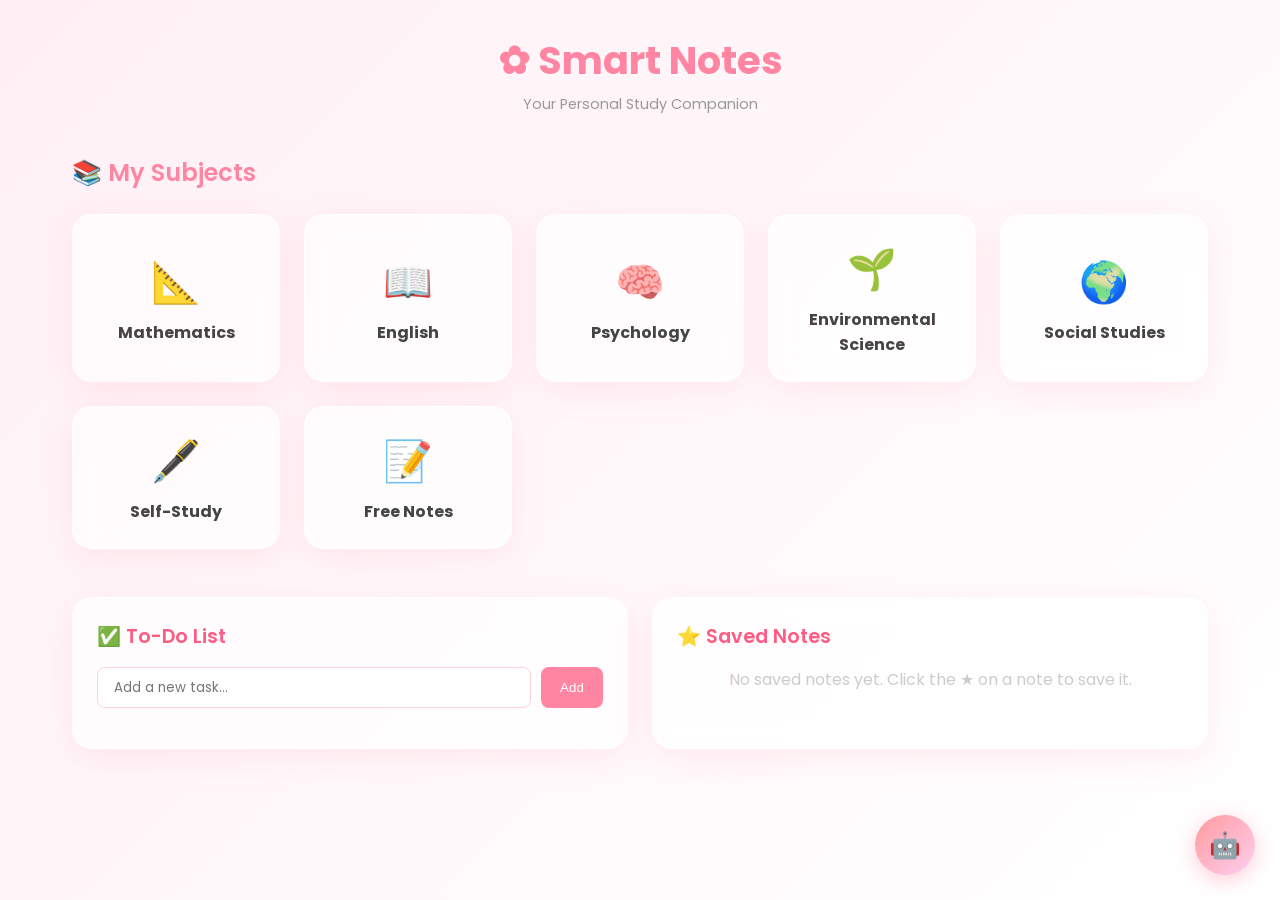
==== commit 1f633b4f: "Update index.html" ====
--- a/index.html
+++ b/index.html
@@ -1,9 +1,10 @@
- <!DOCTYPE html>
+<!DOCTYPE html>
 <html lang="en">
 <head>
     <meta charset="UTF-8">
     <meta name="viewport" content="width=device-width, initial-scale=1.0">
     <title>Smart Note Maker</title>
+    <link href="https://fonts.googleapis.com/css2?family=Poppins:wght@300;400;500;600;700&display=swap" rel="stylesheet">
     <style>
         /* --- DESIGN SYSTEM --- */
         :root {
@@ -11,19 +12,17 @@
             --glass-bg: rgba(255, 255, 255, 0.65);
             --glass-border: rgba(255, 255, 255, 0.8);
             --accent-pink: #ff85a2;
-            --accent-light: #ffd1dc;
             --accent-deep: #ff5c83;
             --text-main: #5a5a5a;
             --text-light: #999;
             --shadow-soft: 0 8px 32px 0 rgba(255, 133, 162, 0.15);
-            --shadow-card: 0 4px 15px rgba(0,0,0,0.05);
             --blur: 12px;
         }
 
         * { margin: 0; padding: 0; box-sizing: border-box; }
 
         body {
-            font-family: 'Segoe UI', Roboto, Helvetica, Arial, sans-serif;
+            font-family: 'Poppins', sans-serif;
             background: var(--bg-gradient);
             color: var(--text-main);
             min-height: 100vh;
@@ -35,7 +34,7 @@
             background: var(--glass-bg);
             backdrop-filter: blur(var(--blur));
             -webkit-backdrop-filter: blur(var(--blur));
-            border-radius: 16px;
+            border-radius: 20px;
             border: 1px solid var(--glass-border);
             box-shadow: var(--shadow-soft);
             transition: all 0.3s ease;
@@ -43,7 +42,7 @@
 
         /* --- LAYOUT --- */
         .app-container {
-            max-width: 1100px;
+            max-width: 1200px;
             margin: 0 auto;
             padding: 2rem;
             position: relative;
@@ -79,70 +78,68 @@
         }
 
         /* --- HOME: SUBJECT GRID --- */
-        .section-title { font-size: 1.5rem; color: var(--accent-pink); margin-bottom: 1.5rem; font-weight: 600; display: flex; align-items: center; gap: 0.5rem; }
-        
-        .subjects-grid {
-            display: grid;
-            grid-template-columns: repeat(auto-fill, minmax(200px, 1fr));
-            gap: 1.5rem;
-            margin-bottom: 3rem;
-        }
+        .section-title { font-size: 1.5rem; color: var(--accent-pink); margin-bottom: 1.5rem; font-weight: 600; }
+        .subjects-grid { display: grid; grid-template-columns: repeat(auto-fill, minmax(180px, 1fr)); gap: 1.5rem; margin-bottom: 3rem; }
 
         .subject-card {
-            padding: 2rem;
+            padding: 1.5rem;
             text-align: center;
             cursor: pointer;
             position: relative;
-            overflow: hidden;
-        }
-
-        .subject-card:hover {
-            transform: translateY(-5px);
-            background: rgba(255,255,255,0.8);
-            box-shadow: 0 15px 35px rgba(255,133,162,0.2);
-        }
-
-        .subject-card .icon { font-size: 3rem; margin-bottom: 1rem; display: block; transition: transform 0.3s; }
+            min-height: 140px;
+            display: flex;
+            flex-direction: column;
+            justify-content: center;
+            align-items: center;
+        }
+
+        .subject-card:hover { transform: translateY(-5px); background: rgba(255,255,255,0.8); }
+        .subject-card .icon { font-size: 2.5rem; margin-bottom: 0.5rem; display: block; transition: transform 0.3s; }
         .subject-card:hover .icon { transform: scale(1.15); }
-        .subject-card h3 { font-size: 1.1rem; color: #444; }
-
-        /* --- HOME: WIDGETS (To-Do & Saved Notes) --- */
-        .widgets-grid { display: grid; grid-template-columns: 1fr 1fr; gap: 1.5rem; margin-top: 1rem; }
-        
+        .subject-card h3 { font-size: 1rem; color: #444; }
+
+        /* --- HOME: BOTTOM WIDGETS (TO-DO & SAVED) --- */
+        .widgets-container {
+            display: grid;
+            grid-template-columns: 1fr 1fr;
+            gap: 1.5rem;
+            margin-top: 2rem;
+        }
+
         .widget-box { padding: 1.5rem; }
         .widget-header { font-size: 1.2rem; color: var(--accent-deep); font-weight: 600; margin-bottom: 1rem; display: flex; align-items: center; gap: 8px; }
 
         /* To-Do List Styles */
         .todo-input-group { display: flex; gap: 10px; margin-bottom: 1rem; }
-        .input-style { flex: 1; padding: 0.7rem 1rem; border: 1px solid #ffd1dc; border-radius: 8px; background: rgba(255,255,255,0.6); outline: none; font-family: inherit; transition: all 0.3s; }
-        .input-style:focus { border-color: var(--accent-pink); background: white; box-shadow: 0 0 0 3px rgba(255,133,162,0.1); }
-        
-        .btn-add { background: var(--accent-pink); color: white; border: none; padding: 0 20px; border-radius: 8px; cursor: pointer; font-weight: 600; transition: background 0.2s; }
-        .btn-add:hover { background: var(--accent-deep); }
+        .input-style { flex: 1; padding: 0.6rem 1rem; border: 1px solid #ffd1dc; border-radius: 8px; background: rgba(255,255,255,0.6); outline: none; font-family: inherit; width: 100%; }
+        .input-style:focus { border-color: var(--accent-pink); background: white; }
+        
+        .btn-small { background: var(--accent-pink); color: white; border: none; padding: 0.6rem 1.2rem; border-radius: 8px; cursor: pointer; font-weight: 500; transition: background 0.2s; }
+        .btn-small:hover { background: var(--accent-deep); }
 
         .todo-list { list-style: none; max-height: 300px; overflow-y: auto; }
-        .todo-item { display: flex; align-items: center; padding: 10px; border-bottom: 1px solid rgba(0,0,0,0.03); animation: slideIn 0.3s; }
+        .todo-item { display: flex; align-items: center; padding: 8px 0; border-bottom: 1px solid rgba(0,0,0,0.03); animation: slideIn 0.3s; }
         .todo-item.completed span { text-decoration: line-through; color: #ccc; }
-        .todo-checkbox { margin-right: 10px; accent-color: var(--accent-pink); cursor: pointer; }
-        .delete-btn { margin-left: auto; background: none; border: none; color: #ff6b8a; cursor: pointer; font-size: 1.2rem; opacity: 0; transition: opacity 0.2s; }
-        .todo-item:hover .delete-btn { opacity: 1; }
-
-        /* Saved Notes Styles */
-        .saved-list { max-height: 300px; overflow-y: auto; }
+        .todo-checkbox { margin-right: 10px; accent-color: var(--accent-pink); cursor: pointer; width: 18px; height: 18px; }
+        .delete-task { margin-left: auto; color: #ff6b8a; cursor: pointer; font-size: 1.1rem; opacity: 0; transition: opacity 0.2s; }
+        .todo-item:hover .delete-task { opacity: 1; }
+
+        /* Saved Notes List */
+        .saved-list { display: flex; flex-direction: column; gap: 0.8rem; max-height: 300px; overflow-y: auto; }
         .saved-item {
             background: rgba(255,255,255,0.5);
             padding: 12px;
-            border-radius: 8px;
-            margin-bottom: 8px;
+            border-radius: 10px;
+            border-left: 4px solid var(--accent-pink);
             cursor: pointer;
             transition: all 0.2s;
-            border-left: 4px solid var(--accent-pink);
         }
         .saved-item:hover { background: white; transform: translateX(5px); }
         .saved-item h4 { font-size: 0.95rem; margin-bottom: 4px; color: #444; }
         .saved-item .meta { font-size: 0.8rem; color: #888; }
-
-        /* --- DETAIL: CALENDAR & NOTES --- */
+        .saved-item p { font-size: 0.85rem; color: #666; white-space: nowrap; overflow: hidden; text-overflow: ellipsis; }
+
+        /* --- SUBJECT DETAIL PAGE --- */
         .detail-header { display: flex; justify-content: space-between; align-items: center; margin-bottom: 1.5rem; }
         .back-btn { background: rgba(255,255,255,0.6); border: 1px solid #ffd1dc; padding: 0.6rem 1.2rem; border-radius: 25px; color: var(--accent-pink); cursor: pointer; font-weight: 600; font-size: 0.9rem; transition: all 0.2s; }
         .back-btn:hover { background: white; transform: translateX(-2px); }
@@ -152,66 +149,36 @@
         /* Calendar */
         .calendar-widget { padding: 1.5rem; height: fit-content; }
         .calendar-header { display: flex; justify-content: space-between; align-items: center; margin-bottom: 1rem; font-weight: 600; color: #555; }
-        .cal-nav { cursor: pointer; padding: 5px 10px; border-radius: 50%; transition: background 0.2s; color: var(--accent-pink); user-select: none; }
+        .cal-nav { cursor: pointer; padding: 5px 10px; border-radius: 50%; transition: background 0.2s; color: var(--accent-pink); user-select: none; font-size: 1.2rem; }
         .cal-nav:hover { background: rgba(255,133,162,0.1); }
-
         .calendar-grid { display: grid; grid-template-columns: repeat(7, 1fr); gap: 5px; text-align: center; }
-        .cal-day-name { font-size: 0.75rem; color: #999; font-weight: bold; }
-
-        .cal-day {
-            padding: 8px;
-            font-size: 0.9rem;
-            border-radius: 50%;
-            cursor: pointer;
-            transition: all 0.2s;
-            color: #555;
-            position: relative;
-        }
-
+        .cal-day-name { font-size: 0.75rem; color: #999; font-weight: bold; margin-bottom: 5px; }
+        .cal-day { padding: 8px; font-size: 0.9rem; border-radius: 50%; cursor: pointer; transition: all 0.2s; color: #555; position: relative; }
         .cal-day:hover { background: rgba(255, 133, 162, 0.15); }
-        .cal-day.active { background: var(--accent-pink); color: white; font-weight: bold; box-shadow: 0 2px 8px rgba(255,133,162,0.3); }
-        .cal-day.has-notes::after {
-            content: '';
-            width: 5px; height: 5px;
-            background: var(--accent-deep);
-            border-radius: 50%;
-            position: absolute;
-            bottom: 2px; left: 50%;
-            transform: translateX(-50%);
-        }
+        .cal-day.active { background: var(--accent-pink); color: white; font-weight: bold; }
+        .cal-day.has-notes::after { content: ''; width: 5px; height: 5px; background: var(--accent-deep); border-radius: 50%; position: absolute; bottom: 2px; left: 50%; transform: translateX(-50%); }
         .cal-day.active.has-notes::after { background: white; }
 
         /* Notes Area */
         .notes-area { padding: 1.5rem; display: flex; flex-direction: column; max-height: 80vh; overflow-y: auto; }
-        .date-display { font-size: 1.2rem; color: var(--accent-pink); font-weight: 600; margin-bottom: 1rem; border-bottom: 1px solid rgba(255,133,162,0.2); padding-bottom: 0.5rem; }
-
-        /* Form */
+        .date-display { font-size: 1.2rem; color: var(--accent-pink); font-weight: 600; margin-bottom: 1rem; border-bottom: 2px solid rgba(255,133,162,0.2); padding-bottom: 0.5rem; }
+        
+        /* Note Form */
         .note-form { margin-bottom: 1.5rem; }
-        .input-group { margin-bottom: 0.8rem; }
-
-        .btn-save { background: var(--accent-pink); color: white; border: none; padding: 0.8rem 1.5rem; border-radius: 8px; cursor: pointer; font-weight: 600; width: 100%; transition: all 0.2s; }
+        .note-form textarea { min-height: 100px; resize: vertical; margin-bottom: 0.8rem; }
+        .btn-save { width: 100%; padding: 0.8rem; background: var(--accent-pink); color: white; border: none; border-radius: 8px; cursor: pointer; font-weight: 600; transition: all 0.2s; font-size: 1rem; }
         .btn-save:hover { background: var(--accent-deep); transform: translateY(-1px); }
         .btn-update { background: var(--accent-deep); }
 
         /* Note Item */
-        .note-item {
-            background: rgba(255,255,255,0.5);
-            border-left: 4px solid var(--accent-pink);
-            padding: 12px 15px;
-            margin-bottom: 10px;
-            border-radius: 0 10px 10px 0;
-            position: relative;
-            transition: all 0.2s;
-            animation: slideIn 0.3s;
-        }
+        .note-item { background: rgba(255,255,255,0.5); border-left: 4px solid var(--accent-pink); padding: 15px; margin-bottom: 10px; border-radius: 0 10px 10px 0; position: relative; transition: all 0.2s; animation: slideIn 0.3s; }
         .note-item h4 { font-size: 1rem; margin-bottom: 4px; color: #444; }
         .note-item p { font-size: 0.9rem; color: #666; white-space: pre-wrap; }
-        
         .note-actions { position: absolute; top: 8px; right: 8px; display: flex; gap: 5px; }
-        .btn-icon { background: none; border: none; cursor: pointer; font-size: 1rem; opacity: 0.5; transition: all 0.2s; }
+        .btn-icon { background: none; border: none; cursor: pointer; font-size: 1.1rem; opacity: 0.5; transition: all 0.2s; }
         .btn-icon:hover { opacity: 1; }
         .btn-star { color: #ccc; }
-        .btn-star.active { color: #FFD700; opacity: 1; } /* Gold for favorites */
+        .btn-star.active { color: #FFD700; opacity: 1; text-shadow: 0 0 2px rgba(0,0,0,0.2); }
 
         /* --- AI ASSISTANT --- */
         .ai-btn {
@@ -220,7 +187,7 @@
             right: 25px;
             width: 60px;
             height: 60px;
-            background: var(--accent-pink);
+            background: linear-gradient(135deg, #ff9a9e 0%, #fecfef 99%, #fecfef 100%);
             border-radius: 50%;
             color: white;
             border: none;
@@ -246,25 +213,25 @@
         }
         .ai-window.open { display: flex; animation: slideUp 0.3s ease-out; }
 
-        .ai-header { background: rgba(255, 133, 162, 0.9); padding: 1rem; color: white; display: flex; justify-content: space-between; align-items: center; }
-        
-        .chat-area { flex: 1; padding: 1rem; overflow-y: auto; background: rgba(255,255,255,0.4); display: flex; flex-direction: column; gap: 0.8rem; }
-        
-        .msg { max-width: 85%; padding: 0.8rem 1rem; border-radius: 12px; font-size: 0.9rem; line-height: 1.4; box-shadow: 0 2px 5px rgba(0,0,0,0.05); white-space: pre-wrap; }
-        .msg-user { background: white; align-self: flex-end; border: 1px solid #eee; }
-        .msg-ai { background: rgba(255, 209, 220, 0.7); align-self: flex-start; }
-
-        .ai-input-area { padding: 1rem; background: rgba(255,255,255,0.5); display: flex; gap: 0.5rem; border-top: 1px solid rgba(255,255,255,0.5); }
-        .ai-input-area input { flex: 1; border: 1px solid #eee; border-radius: 20px; padding: 0.6rem 1rem; outline: none; }
-
-        /* --- ANIMATIONS --- */
+        .ai-header { background: var(--accent-pink); padding: 1rem; color: white; display: flex; justify-content: space-between; align-items: center; border-radius: 20px 20px 0 0; }
+        
+        .chat-area { flex: 1; padding: 1rem; overflow-y: auto; background: rgba(255,250,250,0.5); display: flex; flex-direction: column; gap: 0.8rem; }
+        
+        .msg { max-width: 85%; padding: 0.9rem 1.1rem; border-radius: 15px; font-size: 0.9rem; line-height: 1.5; box-shadow: 0 2px 5px rgba(0,0,0,0.05); white-space: pre-wrap; }
+        .msg-user { background: white; align-self: flex-end; border: 1px solid #eee; border-bottom-right-radius: 2px; }
+        .msg-ai { background: #fff0f5; align-self: flex-start; border: 1px solid #ffd1dc; border-bottom-left-radius: 2px; }
+
+        .ai-input-area { padding: 1rem; background: rgba(255,255,255,0.8); display: flex; gap: 0.5rem; border-top: 1px solid rgba(255,255,255,0.5); border-radius: 0 0 20px 20px; }
+        .ai-input-area input { flex: 1; border: 1px solid #ffd1dc; border-radius: 20px; padding: 0.6rem 1rem; outline: none; }
+
+        /* Animations */
         @keyframes slideIn { from { opacity: 0; transform: translateX(-10px); } to { opacity: 1; transform: translateX(0); } }
         @keyframes slideUp { from { opacity: 0; transform: translateY(20px); } to { opacity: 1; transform: translateY(0); } }
         @keyframes fadeInDown { from { opacity: 0; transform: translateY(-20px); } to { opacity: 1; transform: translateY(0); } }
 
-        /* --- RESPONSIVE --- */
-        @media (max-width: 768px) {
-            .widgets-grid { grid-template-columns: 1fr; }
+        /* Responsive */
+        @media (max-width: 900px) {
+            .widgets-container { grid-template-columns: 1fr; }
             .detail-layout { grid-template-columns: 1fr; }
             .ai-window { width: 95%; right: 2.5%; height: 60vh; bottom: 80px; }
         }
@@ -274,32 +241,26 @@
 
 <div class="app-container">
     <header>
-        <div class="logo" onclick="app.navigate('home')">✿ Smart Notes</div>
+        <div class="logo" onclick="App.navigate('home')">✿ Smart Notes</div>
         <div style="color: var(--text-light); margin-top:5px; font-size: 0.9rem;">Your Personal Study Companion</div>
     </header>
 
-    <!-- VIEW 1: HOME -->
+    <!-- HOME VIEW -->
     <div id="view-home" class="view active">
-        <!-- Subjects Section -->
+        <!-- Top: Subjects -->
         <div class="section-title">📚 My Subjects</div>
-        <div class="subjects-grid">
-            <div class="glass subject-card" onclick="app.openSubject('Math')"><span class="icon">📐</span><h3>Mathematics</h3></div>
-            <div class="glass subject-card" onclick="app.openSubject('English')"><span class="icon">📖</span><h3>English</h3></div>
-            <div class="glass subject-card" onclick="app.openSubject('Psychology')"><span class="icon">🧠</span><h3>Psychology</h3></div>
-            <div class="glass subject-card" onclick="app.openSubject('Environmental Science')"><span class="icon">🌱</span><h3>Env. Science</h3></div>
-            <div class="glass subject-card" onclick="app.openSubject('Social Studies')"><span class="icon">🌍</span><h3>Social Studies</h3></div>
-            <div class="glass subject-card" onclick="app.openSubject('Self-Study')"><span class="icon">🖋️</span><h3>Self-Study</h3></div>
-            <div class="glass subject-card" onclick="app.openSubject('Free Notes')"><span class="icon">📝</span><h3>Free Notes</h3></div>
+        <div id="subjects-grid" class="subjects-grid">
+            <!-- Populated by JS -->
         </div>
 
-        <!-- Widgets Section (To-Do & Saved Notes) -->
-        <div class="widgets-grid">
+        <!-- Bottom: Widgets -->
+        <div class="widgets-container">
             <!-- To-Do Widget -->
             <div class="glass widget-box">
                 <div class="widget-header">✅ To-Do List</div>
                 <div class="todo-input-group">
                     <input type="text" id="todo-input" class="input-style" placeholder="Add a new task...">
-                    <button class="btn-add" onclick="app.addTodo()">Add</button>
+                    <button class="btn-small" onclick="App.addTodo()">Add</button>
                 </div>
                 <ul id="todo-list" class="todo-list">
                     <!-- To-dos injected here -->
@@ -316,10 +277,10 @@
         </div>
     </div>
 
-    <!-- VIEW 2: DETAIL -->
+    <!-- SUBJECT DETAIL VIEW -->
     <div id="view-detail" class="view">
         <div class="detail-header">
-            <button class="back-btn" onclick="app.navigate('home')">← Back</button>
+            <button class="back-btn" onclick="App.navigate('home')">← Back</button>
             <h2 id="detail-title" style="color: var(--accent-pink);">Subject Name</h2>
         </div>
 
@@ -327,29 +288,23 @@
             <!-- Left Column: Calendar -->
             <div class="glass calendar-widget">
                 <div class="calendar-header">
-                    <span class="cal-nav" onclick="app.changeMonth(-1)">❮</span>
+                    <span class="cal-nav" onclick="App.changeMonth(-1)">❮</span>
                     <span id="cal-month-year">Month 2024</span>
-                    <span class="cal-nav" onclick="app.changeMonth(1)">❯</span>
+                    <span class="cal-nav" onclick="App.changeMonth(1)">❯</span>
                 </div>
-                <div class="calendar-grid" id="cal-grid">
-                    <!-- Days generated here -->
-                </div>
+                <div class="calendar-grid" id="cal-grid"></div>
             </div>
 
             <!-- Right Column: Notes Area -->
             <div class="glass notes-area">
                 <div class="date-display" id="date-display">Select a Date</div>
                 
-                <!-- Form -->
+                <!-- Add Note Form -->
                 <div class="note-form">
-                    <input type="hidden" id="edit-id">
-                    <div class="input-group">
-                        <input type="text" id="note-title" class="input-style" placeholder="Note Title">
-                    </div>
-                    <div class="input-group">
-                        <textarea id="note-content" class="input-style" rows="3" placeholder="Write your notes here..."></textarea>
-                    </div>
-                    <button class="btn-save" onclick="app.saveNote()">Save Note</button>
+                    <input type="text" id="note-title" class="input-style" placeholder="Note Title" style="margin-bottom: 10px;">
+                    <textarea id="note-content" class="input-style" placeholder="Write your notes here..."></textarea>
+                    <input type="hidden" id="edit-note-id">
+                    <button class="btn-save" onclick="App.saveNote()">Save Note</button>
                 </div>
                 <div id="notes-list"></div>
             </div>
@@ -358,328 +313,368 @@
 </div>
 
 <!-- AI ASSISTANT -->
-<button class="ai-btn" onclick="app.toggleAI()">🤖</button>
+<button class="ai-btn" onclick="App.toggleAI()">🤖</button>
 <div id="ai-window" class="glass ai-window">
     <div class="ai-header">
-        <h3>AI Study Assistant</h3>
-        <span onclick="app.toggleAI()" style="cursor:pointer">✕</span>
+        <h3>AI Study Tutor</h3>
+        <span onclick="App.toggleAI()" style="cursor:pointer">✕</span>
     </div>
     <div class="chat-area" id="chat-area">
-        <div class="msg msg-ai">Hello! I'm your AI Study Buddy. Ask me anything about your subjects!</div>
+        <div class="msg msg-ai">Hello! I'm your AI Study Buddy. I can solve basic math (e.g., "1+1") or help you study. Ask me anything!</div>
     </div>
     <div class="ai-input-area">
-        <input type="text" id="ai-input" placeholder="Ask a question..." onkeypress="if(event.key==='Enter')app.askAI()">
-        <button onclick="app.askAI()">Send</button>
+        <input type="text" id="ai-input" placeholder="Ask a question..." onkeypress="if(event.key==='Enter')App.askAI()">
+        <button onclick="App.askAI()">Send</button>
     </div>
 </div>
 
 <script>
-    /* ============================================
-       APPLICATION LOGIC
-    ============================================ */
-    const app = {
-        // --- STATE ---
-        data: JSON.parse(localStorage.getItem('smartNotesApp')) || { notes: {}, todos: [] },
-        currentSubject: null,
-        currentDate: new Date(),
-        viewDate: new Date(),
-
-        init: function() {
-            // Ensure structure
-            if(!this.data.notes) this.data.notes = {};
-            if(!this.data.todos) this.data.todos = [];
+/* ============================================
+   APPLICATION LOGIC
+============================================ */
+const App = {
+    data: {
+        subjects: [
+            { id: 'math', name: 'Mathematics', icon: '📐' },
+            { id: 'eng', name: 'English', icon: '📖' },
+            { id: 'psy', name: 'Psychology', icon: '🧠' },
+            { id: 'env', name: 'Environmental Science', icon: '🌱' },
+            { id: 'soc', name: 'Social Studies', icon: '🌍' },
+            { id: 'self', name: 'Self-Study', icon: '🖋️' },
+            { id: 'free', name: 'Free Notes', icon: '📝' }
+        ],
+        notes: {}, // Structure: { subjectId: { 'YYYY-MM-DD': [ {id, title, content, saved} ] } }
+        todos: []  // Global To-Dos
+    },
+    
+    currentSubject: null,
+    currentDate: new Date(),
+    viewDate: new Date(),
+
+    init: function() {
+        const stored = localStorage.getItem('smartNotesAppData');
+        if (stored) {
+            this.data = JSON.parse(stored);
+        }
+        this.renderHome();
+    },
+
+    save: function() {
+        localStorage.setItem('smartNotesAppData', JSON.stringify(this.data));
+    },
+
+    navigate: function(viewId) {
+        document.querySelectorAll('.view').forEach(v => v.classList.remove('active'));
+        document.getElementById(`view-${viewId}`).classList.add('active');
+        window.scrollTo(0, 0);
+    },
+
+    // --- HOME LOGIC ---
+    renderHome: function() {
+        // Render Subjects
+        const grid = document.getElementById('subjects-grid');
+        let subjectsHtml = '';
+        
+        this.data.subjects.forEach(s => {
+            subjectsHtml += `
+                <div class="glass subject-card" onclick="App.openSubject('${s.id}')">
+                    <span class="icon">${s.icon}</span>
+                    <h3>${s.name}</h3>
+                </div>
+            `;
+        });
+        grid.innerHTML = subjectsHtml;
+
+        // Render To-Dos
+        const todoList = document.getElementById('todo-list');
+        todoList.innerHTML = this.data.todos.map((t, i) => `
+            <li class="todo-item ${t.done ? 'completed' : ''}">
+                <input type="checkbox" class="todo-checkbox" ${t.done ? 'checked' : ''} onchange="App.toggleTodo(${i})">
+                <span>${t.text}</span>
+                <span class="delete-task" onclick="App.deleteTodo(${i})">×</span>
+            </li>
+        `).join('');
+
+        // Render Saved Notes (Global)
+        const savedContainer = document.getElementById('saved-list');
+        let savedHtml = '';
+        let hasSaved = false;
+
+        for (const subjId in this.data.notes) {
+            const subject = this.data.subjects.find(s => s.id === subjId);
+            if (!subject) continue;
             
-            this.renderTodos();
-            this.renderSavedNotes();
-        },
-
-        // --- NAVIGATION ---
-        navigate: function(viewId) {
-            document.querySelectorAll('.view').forEach(v => v.classList.remove('active'));
-            document.getElementById(`view-${viewId}`).classList.add('active');
-            window.scrollTo(0, 0);
-        },
-
-        // --- HOME WIDGETS ---
-        
-        // To-Do Logic
-        renderTodos: function() {
-            const list = document.getElementById('todo-list');
-            list.innerHTML = this.data.todos.map((t, i) => `
-                <li class="todo-item ${t.done ? 'completed' : ''}">
-                    <input type="checkbox" class="todo-checkbox" ${t.done ? 'checked' : ''} onchange="app.toggleTodo(${i})">
-                    <span>${t.text}</span>
-                    <button class="delete-btn" onclick="app.deleteTodo(${i})">×</button>
-                </li>
-            `).join('');
-        },
-
-        addTodo: function() {
-            const input = document.getElementById('todo-input');
-            if(!input.value.trim()) return;
-            this.data.todos.push({ text: input.value, done: false });
-            input.value = '';
-            this.saveData();
-            this.renderTodos();
-        },
-
-        toggleTodo: function(index) {
-            this.data.todos[index].done = !this.data.todos[index].done;
-            this.saveData();
-            this.renderTodos();
-        },
-
-        deleteTodo: function(index) {
-            this.data.todos.splice(index, 1);
-            this.saveData();
-            this.renderTodos();
-        },
-
-        // Saved Notes (Favorites) Logic
-        renderSavedNotes: function() {
-            const list = document.getElementById('saved-list');
-            let favs = [];
-
-            // Iterate through all subjects and dates to find starred notes
-            for (let subject in this.data.notes) {
-                for (let date in this.data.notes[subject]) {
-                    this.data.notes[subject][date].forEach(n => {
-                        if(n.starred) favs.push({ ...n, subject, date });
-                    });
-                }
-            }
-
-            if (favs.length === 0) {
-                list.innerHTML = '<div style="color:#ccc; text-align:center; padding: 20px;">No saved notes yet.<br>Click the ★ on a note to save it.</div>';
-            } else {
-                list.innerHTML = favs.map(f => `
-                    <div class="saved-item" onclick="app.goToNote('${f.subject}', '${f.date}')">
-                        <h4>${f.title}</h4>
-                        <div class="meta">${f.subject} • ${f.date}</div>
-                    </div>
-                `).join('');
-            }
-        },
-
-        goToNote: function(subject, date) {
-            this.currentSubject = subject;
-            this.currentDate = new Date(date + 'T00:00:00');
-            this.viewDate = new Date(date + 'T00:00:00');
-            this.openSubject(subject); // This will re-render calendar and notes
-        },
-
-        // --- SUBJECT & CALENDAR LOGIC ---
-        openSubject: function(subjectName) {
-            this.currentSubject = subjectName;
-            document.getElementById('detail-title').innerText = subjectName;
-            
-            if (!this.data.notes[subjectName]) this.data.notes[subjectName] = {};
-            
-            this.currentDate = new Date();
-            this.viewDate = new Date();
-            
-            this.renderCalendar();
-            this.renderNotes();
-            this.navigate('detail');
-        },
-
-        renderCalendar: function() {
-            const year = this.viewDate.getFullYear();
-            const month = this.viewDate.getMonth();
-            
-            const monthNames = ["January", "February", "March", "April", "May", "June", "July", "August", "September", "October", "November", "December"];
-            document.getElementById('cal-month-year').innerText = `${monthNames[month]} ${year}`;
-            
-            const grid = document.getElementById('cal-grid');
-            grid.innerHTML = '';
-
-            // Day Names
-            ['S','M','T','W','T','F','S'].forEach(d => grid.innerHTML += `<div class="cal-day-name">${d}</div>`);
-
-            // First day logic
-            const firstDayIndex = new Date(year, month, 1).getDay();
-            const daysInMonth = 32 - new Date(year, month, 32).getDate();
-            const selectedStr = this.currentDate.toISOString().split('T')[0];
-
-            // Padding
-            for (let i=0; i<firstDayIndex; i++) grid.innerHTML += `<div class="cal-day"></div>`;
-
-            // Days
-            for (let i=1; i<=daysInMonth; i++) {
-                const tempDate = new Date(year, month, i);
-                const dateStr = tempDate.toISOString().split('T')[0];
-                
-                const hasNotes = this.data.notes[this.currentSubject][dateStr] && this.data.notes[this.currentSubject][dateStr].length > 0;
-                const isSelected = dateStr === selectedStr;
-
-                grid.innerHTML += `<div class="cal-day ${isSelected?'active':''} ${hasNotes?'has-notes':''}" onclick="app.selectDate('${dateStr}')">${i}</div>`;
-            }
-        },
-
-        changeMonth: function(delta) {
-            this.viewDate.setMonth(this.viewDate.getMonth() + delta);
-            this.renderCalendar();
-        },
-
-        selectDate: function(dateStr) {
-            this.currentDate = new Date(dateStr + 'T00:00:00');
-            this.renderCalendar();
-            this.renderNotes();
-        },
-
-        // --- NOTES LOGIC ---
-        renderNotes: function() {
-            const dateStr = this.currentDate.toISOString().split('T')[0];
-            const notes = this.data.notes[this.currentSubject][dateStr] || [];
-            
-            const options = { weekday: 'long', year: 'numeric', month: 'long', day: 'numeric' };
-            document.getElementById('date-display').innerText = this.currentDate.toLocaleDateString('en-US', options);
-
-            const list = document.getElementById('notes-list');
-            
-            if (notes.length === 0) {
-                list.innerHTML = '<div style="text-align:center; color:#ccc; margin-top:20px;">No notes for this day.</div>';
-            } else {
-                list.innerHTML = notes.map(n => `
-                    <div class="note-item">
-                        <div class="note-actions">
-                            <button class="btn-icon btn-star ${n.starred ? 'active' : ''}" onclick="app.toggleStar('${dateStr}', '${n.id}')">★</button>
-                            <button class="btn-icon" onclick="app.editNote('${dateStr}', '${n.id}', '${n.title.replace(/'/g, "\\'")}', '${n.content.replace(/'/g, "\\'")}')">✎</button>
-                            <button class="btn-icon" onclick="app.deleteNote('${dateStr}', '${n.id}')">🗑</button>
-                        </div>
-                        <h4>${n.title}</h4>
-                        <p>${n.content}</p>
-                    </div>
-                `).join('');
-            }
-            this.clearForm();
-        },
-
-        saveNote: function() {
-            const title = document.getElementById('note-title').value.trim();
-            const content = document.getElementById('note-content').value.trim();
-            const editId = document.getElementById('edit-id').value;
-            const dateStr = this.currentDate.toISOString().split('T')[0];
-
-            if (!title || !content) return alert('Please enter title and content.');
-
-            if (!this.data.notes[this.currentSubject][dateStr]) this.data.notes[this.currentSubject][dateStr] = [];
-
-            if (editId) {
-                // Update Logic
-                const idx = this.data.notes[this.currentSubject][dateStr].findIndex(n => n.id == editId);
-                if (idx !== -1) {
-                    const isStarred = this.data.notes[this.currentSubject][dateStr][idx].starred;
-                    this.data.notes[this.currentSubject][dateStr][idx] = { id: editId, title, content, starred: isStarred };
-                }
-            } else {
-                // Create Logic
-                this.data.notes[this.currentSubject][dateStr].push({
-                    id: Date.now(),
-                    title: title,
-                    content: content,
-                    starred: false
+            for (const date in this.data.notes[subjId]) {
+                this.data.notes[subjId][date].forEach(n => {
+                    if (n.saved) {
+                        hasSaved = true;
+                        savedHtml += `
+                            <div class="saved-item" onclick="App.goToNote('${subjId}', '${date}')">
+                                <h4>${n.title}</h4>
+                                <div class="meta">${subject.name} • ${date}</div>
+                                <p>${n.content}</p>
+                            </div>`;
+                    }
                 });
             }
-
-            this.saveData();
-            this.renderCalendar();
-            this.renderNotes();
-            this.renderSavedNotes(); // Update home widget
-        },
-
-        editNote: function(date, id, title, content) {
-            document.getElementById('note-title').value = title;
-            document.getElementById('note-content').value = content;
-            document.getElementById('edit-id').value = id;
+        }
+        savedContainer.innerHTML = hasSaved ? savedHtml : '<div style="color:#ccc; text-align:center; width:100%;">No saved notes yet. Click the ★ on a note to save it.</div>';
+    },
+
+    goToNote: function(subjId, date) {
+        this.currentSubject = subjId;
+        this.currentDate = new Date(date);
+        this.viewDate = new Date(date);
+        this.openSubject(subjId);
+    },
+
+    // --- TODO LOGIC ---
+    addTodo: function() {
+        const input = document.getElementById('todo-input');
+        if(!input.value.trim()) return;
+        this.data.todos.push({ text: input.value, done: false });
+        input.value = '';
+        this.save();
+        this.renderHome();
+    },
+
+    toggleTodo: function(index) {
+        this.data.todos[index].done = !this.data.todos[index].done;
+        this.save();
+        this.renderHome();
+    },
+
+    deleteTodo: function(index) {
+        this.data.todos.splice(index, 1);
+        this.save();
+        this.renderHome();
+    },
+
+    // --- SUBJECT DETAIL LOGIC ---
+    openSubject: function(id) {
+        this.currentSubject = id;
+        const subject = this.data.subjects.find(s => s.id === id);
+        
+        if (!subject) return this.navigate('home');
+
+        document.getElementById('detail-title').innerText = subject.name;
+
+        if (!this.data.notes[id]) this.data.notes[id] = {};
+
+        this.viewDate = new Date();
+        this.currentDate = new Date();
+
+        this.renderCalendar();
+        this.renderNotes();
+        this.navigate('detail');
+    },
+
+    // Calendar Logic
+    renderCalendar: function() {
+        const year = this.viewDate.getFullYear();
+        const month = this.viewDate.getMonth();
+        const monthNames = ["January", "February", "March", "April", "May", "June", "July", "August", "September", "October", "November", "December"];
+        
+        document.getElementById('cal-month-year').innerText = `${monthNames[month]} ${year}`;
+        
+        const grid = document.getElementById('cal-grid');
+        grid.innerHTML = '';
+
+        ['S','M','T','W','T','F','S'].forEach(d => grid.innerHTML += `<div class="cal-day-name">${d}</div>`);
+
+        const firstDayIndex = new Date(year, month, 1).getDay();
+        const daysInMonth = 32 - new Date(year, month, 32).getDate();
+        const todayStr = new Date().toISOString().split('T')[0];
+        const selectedStr = this.currentDate.toISOString().split('T')[0];
+
+        for (let i=0; i<firstDayIndex; i++) grid.innerHTML += `<div class="cal-day"></div>`;
+
+        for (let i=1; i<=daysInMonth; i++) {
+            const tempDate = new Date(year, month, i);
+            const dateStr = tempDate.toISOString().split('T')[0];
             
+            const hasNotes = this.data.notes[this.currentSubject][dateStr] && this.data.notes[this.currentSubject][dateStr].length > 0;
+            const isSelected = dateStr === selectedStr;
+
+            grid.innerHTML += `<div class="cal-day ${isSelected?'active':''} ${hasNotes?'has-notes':''}" onclick="App.selectDate('${dateStr}')">${i}</div>`;
+        }
+    },
+
+    changeMonth: function(delta) {
+        this.viewDate.setMonth(this.viewDate.getMonth() + delta);
+        this.renderCalendar();
+    },
+
+    selectDate: function(dateStr) {
+        this.currentDate = new Date(dateStr + 'T00:00:00');
+        this.renderCalendar();
+        this.renderNotes();
+    },
+
+    // Notes Logic
+    renderNotes: function() {
+        const dateStr = this.currentDate.toISOString().split('T')[0];
+        const notes = this.data.notes[this.currentSubject][dateStr] || [];
+        
+        const options = { weekday: 'long', year: 'numeric', month: 'long', day: 'numeric' };
+        document.getElementById('date-display').innerText = this.currentDate.toLocaleDateString('en-US', options);
+
+        const list = document.getElementById('notes-list');
+        
+        if (notes.length === 0) {
+            list.innerHTML = '<div style="text-align:center; color:#ccc; margin-top:20px;">No notes for this day.</div>';
+        } else {
+            list.innerHTML = notes.map(n => `
+                <div class="note-item">
+                    <div class="note-actions">
+                        <button class="btn-icon btn-star ${n.saved ? 'active' : ''}" onclick="App.toggleStar('${dateStr}', '${n.id}')">★</button>
+                        <button class="btn-icon" onclick="App.editNote('${dateStr}', '${n.id}')">✎</button>
+                        <button class="btn-icon" onclick="App.deleteNote('${dateStr}', '${n.id}')">🗑</button>
+                    </div>
+                    <h4>${n.title}</h4>
+                    <p>${n.content}</p>
+                </div>
+            `).join('');
+        }
+        this.clearForm();
+    },
+
+    saveNote: function() {
+        const title = document.getElementById('note-title').value.trim();
+        const content = document.getElementById('note-content').value.trim();
+        const editId = document.getElementById('edit-note-id').value;
+        const dateStr = this.currentDate.toISOString().split('T')[0];
+
+        if (!title || !content) return alert('Please enter title and content.');
+
+        if (!this.data.notes[this.currentSubject][dateStr]) this.data.notes[this.currentSubject][dateStr] = [];
+
+        if (editId) {
+            const idx = this.data.notes[this.currentSubject][dateStr].findIndex(n => n.id === editId);
+            if (idx !== -1) {
+                const savedStatus = this.data.notes[this.currentSubject][dateStr][idx].saved;
+                this.data.notes[this.currentSubject][dateStr][idx] = { id: editId, title, content, saved: savedStatus };
+            }
+        } else {
+            this.data.notes[this.currentSubject][dateStr].push({
+                id: 'note_' + Date.now(),
+                title: title,
+                content: content,
+                saved: false
+            });
+        }
+
+        this.save();
+        this.renderCalendar();
+        this.renderNotes();
+        this.renderHome(); // Update saved notes widget on home
+    },
+
+    editNote: function(date, id) {
+        const note = this.data.notes[this.currentSubject][date].find(n => n.id === id);
+        if(note) {
+            document.getElementById('note-title').value = note.title;
+            document.getElementById('note-content').value = note.content;
+            document.getElementById('edit-note-id').value = note.id;
             const btn = document.querySelector('.btn-save');
             btn.innerText = "Update Note";
             btn.classList.add('btn-update');
-        },
-
-        deleteNote: function(date, id) {
-            if (!confirm('Delete this note?')) return;
-            this.data.notes[this.currentSubject][date] = this.data.notes[this.currentSubject][date].filter(n => n.id != id);
-            
-            // Clean up empty dates
-            if (this.data.notes[this.currentSubject][date].length === 0) {
-                delete this.data.notes[this.currentSubject][date];
+        }
+    },
+
+    deleteNote: function(date, id) {
+        if (!confirm('Delete this note?')) return;
+        this.data.notes[this.currentSubject][date] = this.data.notes[this.currentSubject][date].filter(n => n.id !== id);
+        if (this.data.notes[this.currentSubject][date].length === 0) delete this.data.notes[this.currentSubject][date];
+        
+        this.save();
+        this.renderCalendar();
+        this.renderNotes();
+        this.renderHome();
+    },
+
+    toggleStar: function(date, id) {
+        const idx = this.data.notes[this.currentSubject][date].findIndex(n => n.id === id);
+        if(idx !== -1) {
+            this.data.notes[this.currentSubject][date][idx].saved = !this.data.notes[this.currentSubject][date][idx].saved;
+        }
+        this.save();
+        this.renderNotes();
+        this.renderHome();
+    },
+
+    clearForm: function() {
+        document.getElementById('note-title').value = '';
+        document.getElementById('note-content').value = '';
+        document.getElementById('edit-note-id').value = '';
+        const btn = document.querySelector('.btn-save');
+        btn.innerText = "Save Note";
+        btn.classList.remove('btn-update');
+    },
+
+    // --- AI LOGIC ---
+    toggleAI: function() {
+        document.getElementById('ai-window').classList.toggle('open');
+    },
+
+    addMsg: function(type, text) {
+        const area = document.getElementById('chat-area');
+        const div = document.createElement('div');
+        div.className = `msg msg-${type}`;
+        div.innerText = text;
+        area.appendChild(div);
+        area.scrollTop = area.scrollHeight;
+    },
+
+    askAI: function() {
+        const input = document.getElementById('ai-input');
+        const q = input.value.trim();
+        if (!q) return;
+
+        this.addMsg('user', q);
+        input.value = '';
+
+        setTimeout(() => {
+            const ans = this.processAI(q);
+            this.addMsg('ai', ans);
+        }, 600);
+    },
+
+    processAI: function(q) {
+        // 1. Math Check (Basic Arithmetic)
+        const mathPattern = /^[\d\s\+\-\*\/\.]+$/;
+        if (mathPattern.test(q)) {
+            try {
+                const result = Function('"use strict"; return (' + q + ')')();
+                if (typeof result === 'number' && !isNaN(result)) {
+                    return `The answer is: ${result} 🧮`;
+                }
+            } catch (e) {
+                return "I can solve basic arithmetic like 1+1 or 10-4.";
             }
-
-            this.saveData();
-            this.renderCalendar();
-            this.renderNotes();
-            this.renderSavedNotes();
-        },
-
-        toggleStar: function(date, id) {
-            const idx = this.data.notes[this.currentSubject][date].findIndex(n => n.id == id);
-            if(idx !== -1) {
-                this.data.notes[this.currentSubject][date][idx].starred = !this.data.notes[this.currentSubject][date][idx].starred;
-            }
-            this.saveData();
-            this.renderNotes();
-            this.renderSavedNotes();
-        },
-
-        clearForm: function() {
-            document.getElementById('note-title').value = '';
-            document.getElementById('note-content').value = '';
-            document.getElementById('edit-id').value = '';
-            const btn = document.querySelector('.btn-save');
-            btn.innerText = "Save Note";
-            btn.classList.remove('btn-update');
-        },
-
-        saveData: function() {
-            localStorage.setItem('smartNotesApp', JSON.stringify(this.data));
-        },
-
-        // --- AI ASSISTANT LOGIC ---
-        toggleAI: function() {
-            document.getElementById('ai-window').classList.toggle('open');
-        },
-
-        askAI: function() {
-            const input = document.getElementById('ai-input');
-            const question = input.value.trim();
-            if (!question) return;
-
-            this.addMsg('user', question);
-            input.value = '';
-
-            // Simulated Intelligence
-            setTimeout(() => {
-                let response = "I am currently a demo simulation. In a full version, I would analyze your notes and provide smart insights!";
-                
-                const q = question.toLowerCase();
-                if (q.includes("slope") || q.includes("math")) {
-                    response = "📐 **Math Explanation:**\nTo find the slope of a line:\n1. Identify two points.\n2. Use the formula m = (y2 - y1) / (x2 - x1).";
-                } 
-                else if (q.includes("photosynthesis")) {
-                    response = "🌱 **Science Concept:**\nPhotosynthesis converts light energy into chemical energy. The formula is:\n6CO2 + 6H2O + Light → C6H12O6 + 6O2.";
-                }
-                else if (q.includes("hello")) {
-                    response = "Hi there! 👋 How can I help you study today?";
-                }
-
-                this.addMsg('ai', response);
-            }, 800);
-        },
-
-        addMsg: function(type, text) {
-            const area = document.getElementById('chat-area');
-            const div = document.createElement('div');
-            div.className = `msg msg-${type}`;
-            div.innerText = text;
-            area.appendChild(div);
-            area.scrollTop = area.scrollHeight;
-        }
-    };
-
-    // Initialize
-    document.addEventListener('DOMContentLoaded', () => app.init());
+        }
+
+        // 2. Keyword Check (Concepts)
+        const lowerQ = q.toLowerCase();
+
+        if (lowerQ.includes('photosynthesis')) {
+            return "Photosynthesis is the process used by plants to convert light energy into chemical energy 🌱.";
+        }
+        if (lowerQ.includes('psychology')) {
+            return "Psychology is the scientific study of the human mind and behavior 🧠.";
+        }
+        if (lowerQ.includes('pythagoras')) {
+            return "Pythagoras' theorem: a² + b² = c². It relates to the sides of a right-angled triangle 📐.";
+        }
+
+        // 3. Fallback
+        return "I can answer basic math (e.g., '12+5') or explain simple concepts. Try asking me '1+1' or 'photosynthesis'!";
+    }
+};
+
+// Start App
+window.onload = () => App.init();
+
 </script>
 </body>
 </html>
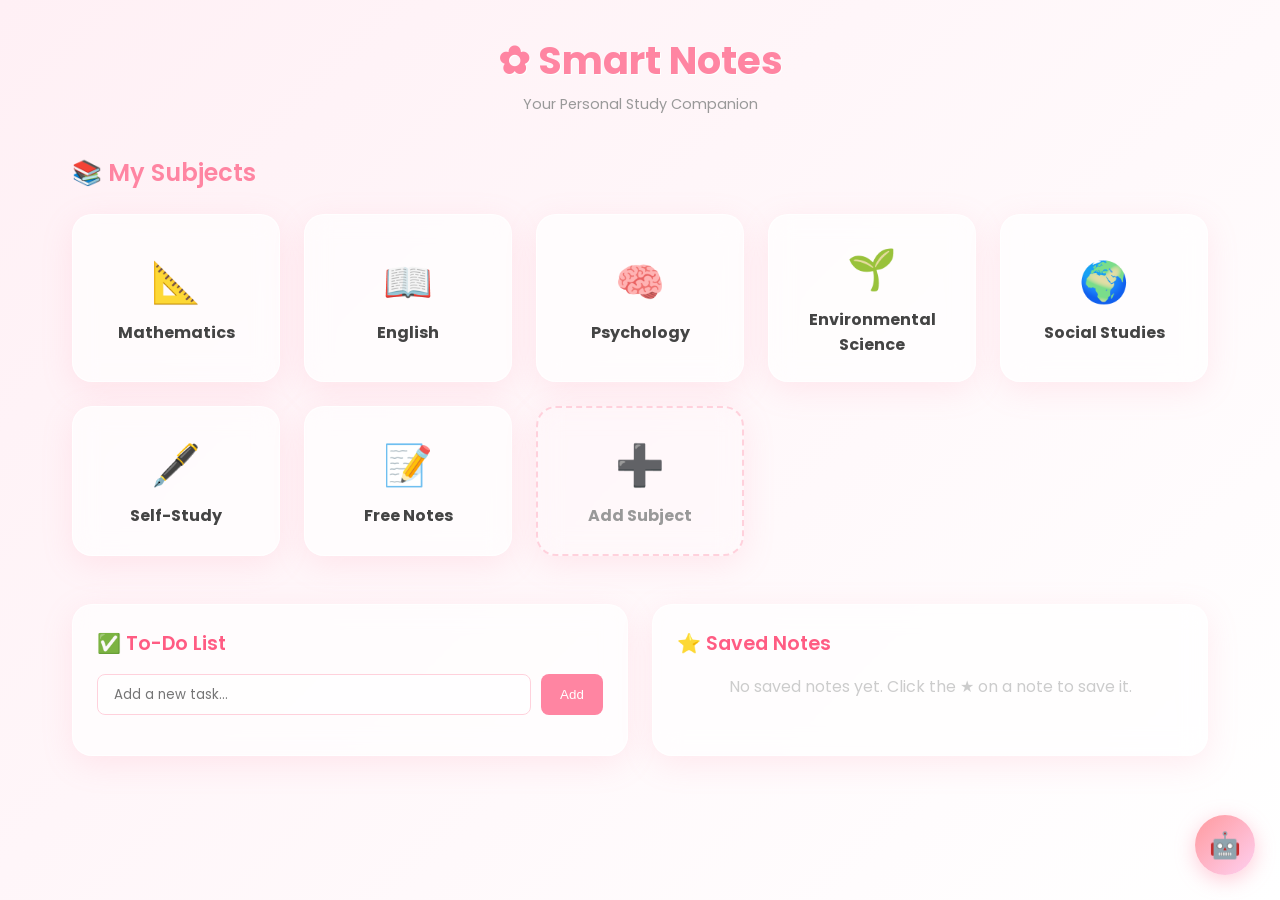
==== commit 9bb1f676: "Update index.html" ====
--- a/index.html
+++ b/index.html
@@ -86,7 +86,7 @@
             text-align: center;
             cursor: pointer;
             position: relative;
-            min-height: 140px;
+            min-height: 150px;
             display: flex;
             flex-direction: column;
             justify-content: center;
@@ -98,12 +98,35 @@
         .subject-card:hover .icon { transform: scale(1.15); }
         .subject-card h3 { font-size: 1rem; color: #444; }
 
-        /* --- HOME: BOTTOM WIDGETS (TO-DO & SAVED) --- */
+        /* Custom Subject Delete Button */
+        .delete-subject-btn {
+            position: absolute;
+            top: 10px;
+            right: 10px;
+            background: rgba(255,255,255,0.8);
+            border: 1px solid #ffd1dc;
+            border-radius: 50%;
+            width: 24px;
+            height: 24px;
+            font-size: 14px;
+            color: var(--accent-deep);
+            cursor: pointer;
+            opacity: 0;
+            transition: opacity 0.2s;
+            display: flex; align-items: center; justify-content: center;
+        }
+        .subject-card:hover .delete-subject-btn { opacity: 1; }
+
+        /* Add Subject Card Style */
+        .add-subject-card { border: 2px dashed #ffd1dc; background: transparent; cursor: pointer; }
+        .add-subject-card:hover { background: rgba(255,255,255,0.4); }
+        .add-subject-card .icon { color: var(--accent-pink); }
+
+        /* --- HOME: BOTTOM WIDGETS --- */
         .widgets-container {
             display: grid;
             grid-template-columns: 1fr 1fr;
             gap: 1.5rem;
-            margin-top: 2rem;
         }
 
         .widget-box { padding: 1.5rem; }
@@ -335,13 +358,13 @@
 const App = {
     data: {
         subjects: [
-            { id: 'math', name: 'Mathematics', icon: '📐' },
-            { id: 'eng', name: 'English', icon: '📖' },
-            { id: 'psy', name: 'Psychology', icon: '🧠' },
-            { id: 'env', name: 'Environmental Science', icon: '🌱' },
-            { id: 'soc', name: 'Social Studies', icon: '🌍' },
-            { id: 'self', name: 'Self-Study', icon: '🖋️' },
-            { id: 'free', name: 'Free Notes', icon: '📝' }
+            { id: 'math', name: 'Mathematics', icon: '📐', type: 'default' },
+            { id: 'eng', name: 'English', icon: '📖', type: 'default' },
+            { id: 'psy', name: 'Psychology', icon: '🧠', type: 'default' },
+            { id: 'env', name: 'Environmental Science', icon: '🌱', type: 'default' },
+            { id: 'soc', name: 'Social Studies', icon: '🌍', type: 'default' },
+            { id: 'self', name: 'Self-Study', icon: '🖋️', type: 'default' },
+            { id: 'free', name: 'Free Notes', icon: '📝', type: 'default' }
         ],
         notes: {}, // Structure: { subjectId: { 'YYYY-MM-DD': [ {id, title, content, saved} ] } }
         todos: []  // Global To-Dos
@@ -373,17 +396,27 @@
     renderHome: function() {
         // Render Subjects
         const grid = document.getElementById('subjects-grid');
-        let subjectsHtml = '';
+        let html = '';
         
         this.data.subjects.forEach(s => {
-            subjectsHtml += `
+            html += `
                 <div class="glass subject-card" onclick="App.openSubject('${s.id}')">
+                    ${s.type === 'custom' ? `<button class="delete-subject-btn" onclick="event.stopPropagation(); App.deleteSubject('${s.id}')">×</button>` : ''}
                     <span class="icon">${s.icon}</span>
                     <h3>${s.name}</h3>
                 </div>
             `;
         });
-        grid.innerHTML = subjectsHtml;
+
+        // Add Subject Card
+        html += `
+            <div class="glass subject-card add-subject-card" onclick="App.addSubject()">
+                <span class="icon">➕</span>
+                <h3 style="color: var(--text-light)">Add Subject</h3>
+            </div>
+        `;
+
+        grid.innerHTML = html;
 
         // Render To-Dos
         const todoList = document.getElementById('todo-list');
@@ -428,6 +461,30 @@
         this.openSubject(subjId);
     },
 
+    addSubject: function() {
+        const name = prompt("Enter new subject name:");
+        if (name && name.trim()) {
+            const icons = ['📓', '📚', '🔬', '💻', '🎨', '📊', '🎸', '🧪'];
+            this.data.subjects.push({
+                id: 'sub_' + Date.now(),
+                name: name.trim(),
+                icon: icons[Math.floor(Math.random() * icons.length)],
+                type: 'custom'
+            });
+            this.save();
+            this.renderHome();
+        }
+    },
+
+    deleteSubject: function(id) {
+        if(confirm('Delete this subject and all its notes?')) {
+            this.data.subjects = this.data.subjects.filter(s => s.id !== id);
+            delete this.data.notes[id];
+            this.save();
+            this.renderHome();
+        }
+    },
+
     // --- TODO LOGIC ---
     addTodo: function() {
         const input = document.getElementById('todo-input');
